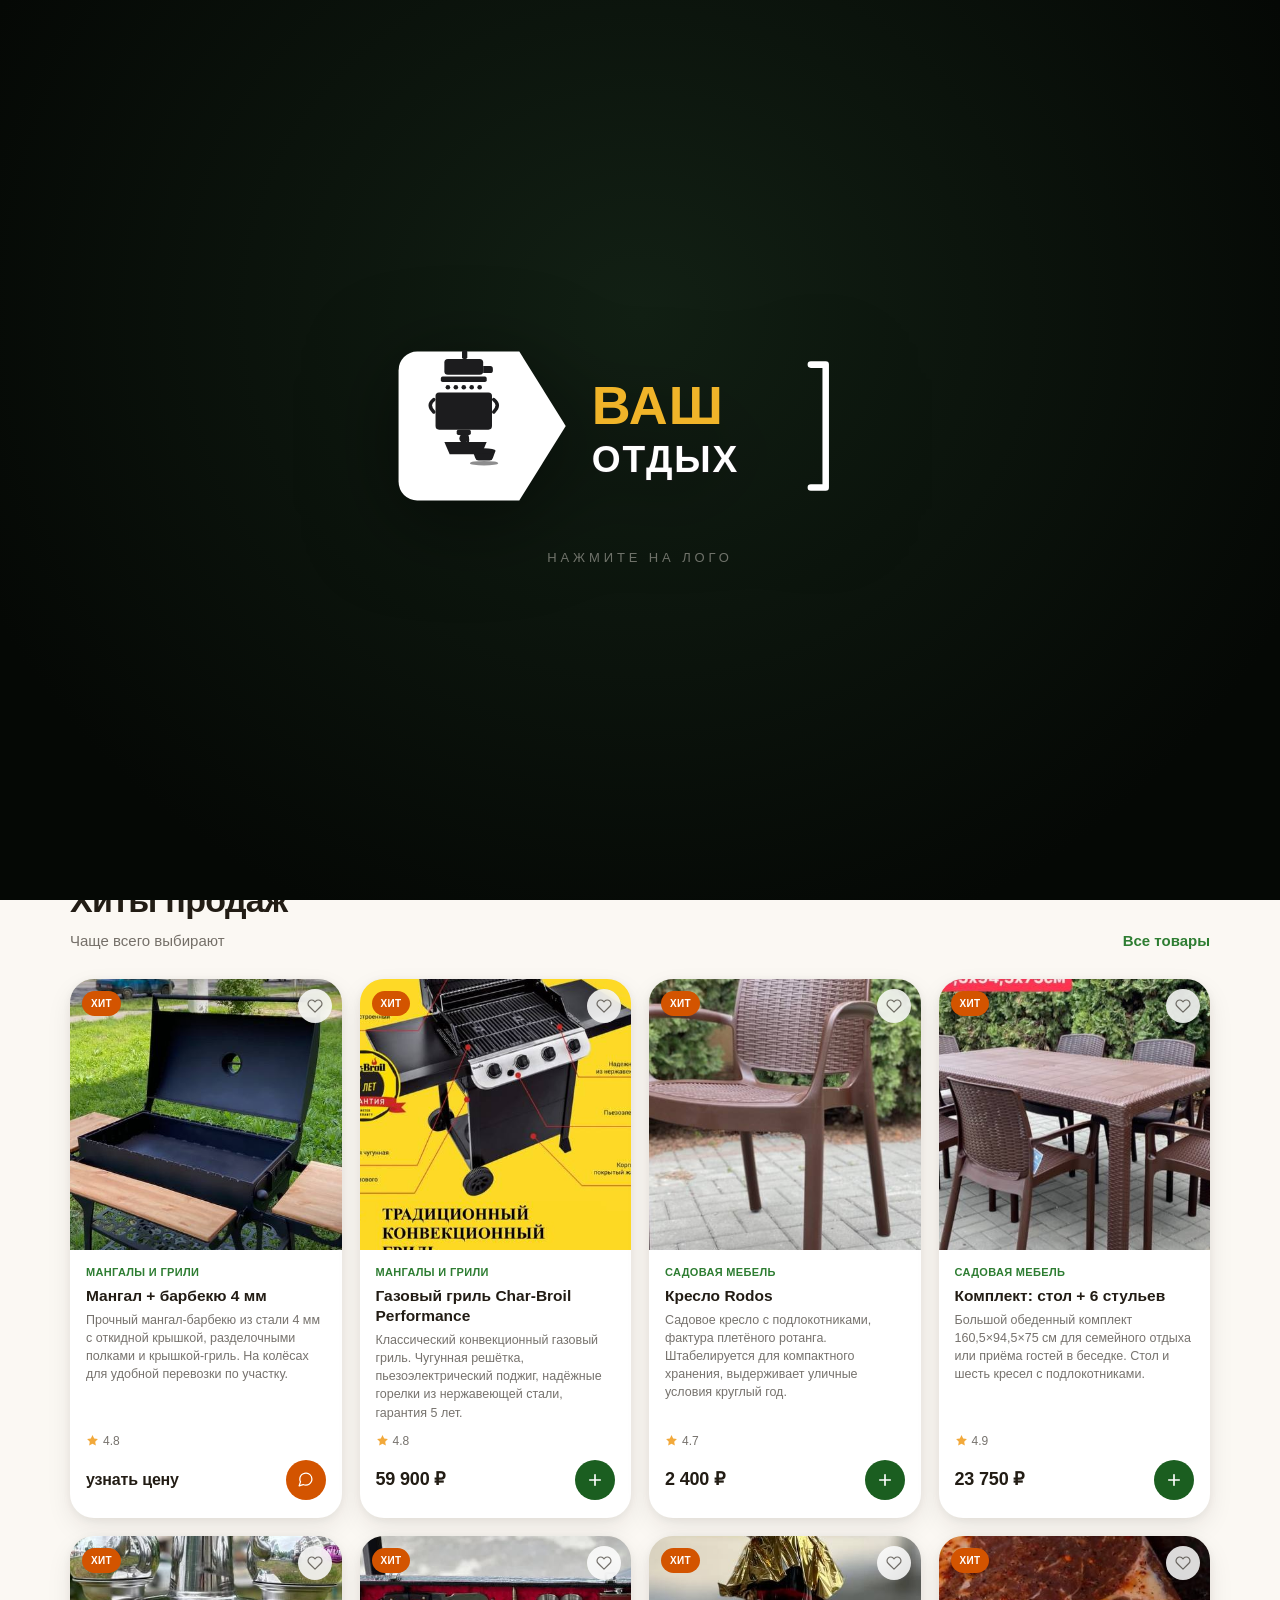
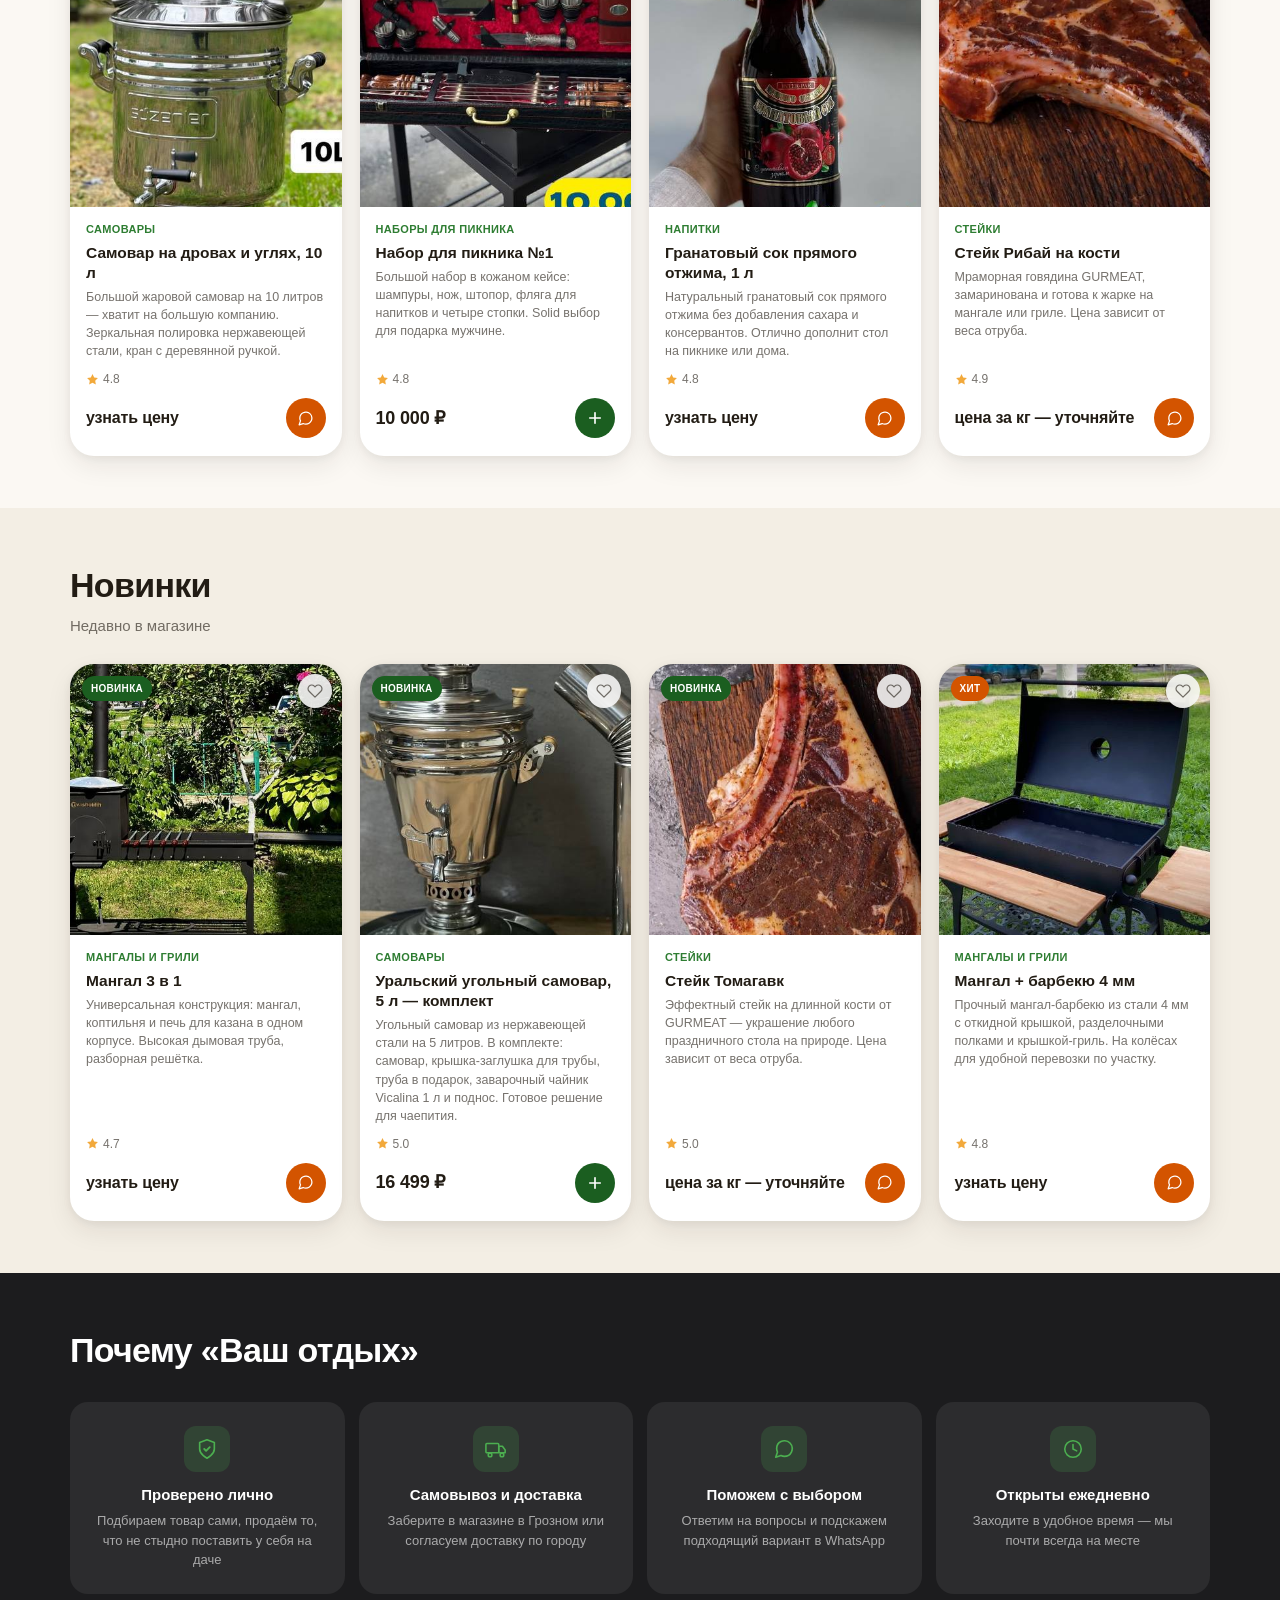
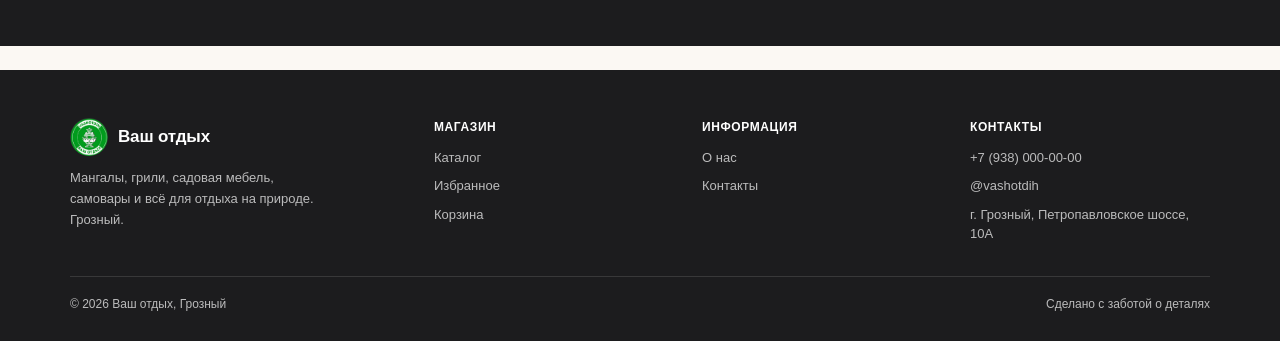
==== index.html @ f887f45c "Первая версия сайта Ваш отдых" ====
<!DOCTYPE html>
<html lang="ru">
<head>
  <meta charset="UTF-8" />
  <meta name="viewport" content="width=device-width, initial-scale=1, viewport-fit=cover" />
  <title>Ваш отдых — мангалы, грили, самовары и всё для отдыха на природе | Грозный</title>
  <meta name="description" content="Магазин «Ваш отдых» в Грозном: мангалы и грили, садовая мебель, самовары, подарочные наборы для пикника, напитки и стейки." />
  <link rel="icon" href="images/logo-badge.jpg" type="image/jpeg" />
  <link rel="stylesheet" href="css/styles.css" />
</head>
<body>

  <!-- ===================== Заставка ===================== -->
  <div id="intro">
    <div class="intro-inner">
      <div class="intro-logo-wrap">
        <img src="assets/logo-hero.svg" class="intro-logo" id="introLogo" alt="Ваш отдых" />
      </div>
      <div class="intro-hint">Нажмите на лого</div>
    </div>
  </div>

  <!-- ===================== Навигация ===================== -->
  <header class="nav">
    <div class="nav-inner">
      <a href="#home" class="brand" data-nav="home">
        <img src="images/logo-badge.jpg" alt="Ваш отдых" />
        <span class="tx">Ваш отдых<span>Грозный</span></span>
      </a>

      <nav class="nav-links" id="navLinks">
        <a class="nav-link" href="#home"    data-nav="home">Главная</a>
        <a class="nav-link" href="#catalog" data-nav="catalog">Каталог</a>
        <a class="nav-link" href="#about"   data-nav="about">О нас</a>
      </nav>

      <div class="nav-tools">
        <button class="icon-btn" id="searchBtn" title="Поиск">
          <svg width="18" height="18" viewBox="0 0 24 24" xmlns="http://www.w3.org/2000/svg" aria-hidden="true">
            <circle cx="11" cy="11" r="7" fill="none" stroke="currentColor" stroke-width="1.8" stroke-linecap="round"/>
            <line x1="16.5" y1="16.5" x2="21.5" y2="21.5" stroke="currentColor" stroke-width="1.9" stroke-linecap="round"/>
          </svg>
        </button>
        <button class="icon-btn" id="favBtn" title="Избранное">
          <svg width="18" height="18" viewBox="0 0 24 24" xmlns="http://www.w3.org/2000/svg" aria-hidden="true">
            <path d="M20.84 4.61a5.5 5.5 0 0 0-7.78 0L12 5.67l-1.06-1.06a5.5 5.5 0 0 0-7.78 7.78l1.06 1.06L12 21.23l7.78-7.78 1.06-1.06a5.5 5.5 0 0 0 0-7.78z" fill="none" stroke="currentColor" stroke-width="1.8" stroke-linecap="round" stroke-linejoin="round"/>
          </svg>
          <span class="badge-count" id="favCount">0</span>
        </button>
        <button class="icon-btn" id="cartBtn" title="Корзина">
          <svg width="19" height="19" viewBox="0 0 24 24" xmlns="http://www.w3.org/2000/svg" aria-hidden="true">
            <path d="M6.5 22h11a2 2 0 0 0 2-1.86l.82-9.14A1 1 0 0 0 19.34 10H4.66a1 1 0 0 0-1 1l.82 9.14A2 2 0 0 0 6.5 22Z" fill="none" stroke="currentColor" stroke-width="1.8" stroke-linecap="round" stroke-linejoin="round"/>
            <path d="M9 10V8a3 3 0 0 1 6 0v2" fill="none" stroke="currentColor" stroke-width="1.8" stroke-linecap="round" stroke-linejoin="round"/>
          </svg>
          <span class="badge-count" id="cartCount">0</span>
        </button>
        <button class="icon-btn burger" id="burgerBtn" aria-label="Меню">
          <svg width="20" height="20" viewBox="0 0 24 24" xmlns="http://www.w3.org/2000/svg" aria-hidden="true">
            <line x1="4" y1="7"  x2="20" y2="7"  stroke="currentColor" stroke-width="1.8" stroke-linecap="round"/>
            <line x1="4" y1="12" x2="20" y2="12" stroke="currentColor" stroke-width="1.8" stroke-linecap="round"/>
            <line x1="4" y1="17" x2="20" y2="17" stroke="currentColor" stroke-width="1.8" stroke-linecap="round"/>
          </svg>
        </button>
      </div>
    </div>
  </header>

  <!-- ===================== Мобильное меню ===================== -->
  <div class="mmenu" id="mmenu">
    <button class="mmenu-close" id="mmenuClose">
      <svg width="16" height="16" viewBox="0 0 24 24" xmlns="http://www.w3.org/2000/svg" aria-hidden="true">
        <line x1="18" y1="6" x2="6" y2="18" stroke="currentColor" stroke-width="2" stroke-linecap="round"/>
        <line x1="6" y1="6" x2="18" y2="18" stroke="currentColor" stroke-width="2" stroke-linecap="round"/>
      </svg>
    </button>
    <a href="#home"    data-nav="home">Главная</a>
    <a href="#catalog" data-nav="catalog">Каталог</a>
    <a href="#about"   data-nav="about">О нас</a>
    <a href="#fav"     data-nav="fav">Избранное</a>
    <a href="#cart"    data-nav="cart">Корзина</a>
  </div>

  <!-- ===================== Поиск ===================== -->
  <div class="search-overlay" id="searchOverlay">
    <button class="search-close" id="searchClose">
      <svg width="14" height="14" viewBox="0 0 24 24" xmlns="http://www.w3.org/2000/svg" aria-hidden="true">
        <line x1="18" y1="6" x2="6" y2="18" stroke="currentColor" stroke-width="2.2" stroke-linecap="round"/>
        <line x1="6" y1="6" x2="18" y2="18" stroke="currentColor" stroke-width="2.2" stroke-linecap="round"/>
      </svg>
    </button>
    <div class="search-box">
      <div class="search-field">
        <span class="s-ic">
          <svg width="20" height="20" viewBox="0 0 24 24" xmlns="http://www.w3.org/2000/svg" aria-hidden="true">
            <circle cx="11" cy="11" r="7" fill="none" stroke="currentColor" stroke-width="1.8" stroke-linecap="round"/>
            <line x1="16.5" y1="16.5" x2="21.5" y2="21.5" stroke="currentColor" stroke-width="1.9" stroke-linecap="round"/>
          </svg>
        </span>
        <input type="text" class="search-input" id="searchInput" placeholder="Поиск товаров…" />
      </div>
      <div class="search-results" id="searchResults"></div>
    </div>
  </div>

  <!-- ===================== Приложение ===================== -->
  <main id="app">

    <!-- Главная -->
    <section class="view active" id="view-home">
      <div class="hero">
        <div class="container hero-grid">
          <div>
            <h1>Всё для настоящего <span class="accent">отдыха на природе</span></h1>
            <p>Мангалы и грили, садовая мебель, самовары, подарочные наборы для пикника, напитки и стейки — в одном магазине в Грозном.</p>
            <div class="hero-actions">
              <a href="#catalog" class="btn lg">Смотреть каталог</a>
              <a href="#about" class="btn outline lg">О магазине</a>
            </div>
            <div class="hero-tags">
              <span class="hero-tag" id="tagAddr"></span>
              <span class="hero-tag" id="tagHours"></span>
            </div>
          </div>
          <div class="hero-media">
            <img src="images/grill-mangal-roof.jpg" alt="Мангал" style="object-position:center 48%" />
          </div>
        </div>
      </div>

      <section class="section alt">
        <div class="container">
          <div class="section-head"><div><h2>Категории</h2></div></div>
          <div class="cat-strip" id="catStrip"></div>
        </div>
      </section>

      <section class="section">
        <div class="container">
          <div class="section-head">
            <div><h2>Хиты продаж</h2><div class="sub">Чаще всего выбирают</div></div>
            <a href="#catalog" class="link-arrow">Все товары</a>
          </div>
          <div class="grid" id="gridHits"></div>
        </div>
      </section>

      <section class="section alt">
        <div class="container">
          <div class="section-head"><div><h2>Новинки</h2><div class="sub">Недавно в магазине</div></div></div>
          <div class="grid" id="gridNew"></div>
        </div>
      </section>

      <section class="section dark">
        <div class="container">
          <div class="section-head"><div><h2 style="color:#fff">Почему «Ваш отдых»</h2></div></div>
          <div class="benefits">
            <div class="benefit"><div class="ic" id="benIco1"></div><h4>Проверено лично</h4><p>Подбираем товар сами, продаём то, что не стыдно поставить у себя на даче</p></div>
            <div class="benefit"><div class="ic" id="benIco2"></div><h4>Самовывоз и доставка</h4><p>Заберите в магазине в Грозном или согласуем доставку по городу</p></div>
            <div class="benefit"><div class="ic" id="benIco3"></div><h4>Поможем с выбором</h4><p>Ответим на вопросы и подскажем подходящий вариант в WhatsApp</p></div>
            <div class="benefit"><div class="ic" id="benIco4"></div><h4>Открыты ежедневно</h4><p>Заходите в удобное время — мы почти всегда на месте</p></div>
          </div>
        </div>
      </section>
    </section>

    <!-- Каталог -->
    <section class="view" id="view-catalog">
      <div class="container section">
        <div class="section-head">
          <div><h2>Каталог</h2><div class="sub" id="catalogCount"></div></div>
        </div>
        <div class="catalog-bar">
          <div class="filter-pills" id="filterPills"></div>
          <select class="select" id="sortSelect">
            <option value="popular">Популярные</option>
            <option value="cheap">Сначала дешёвые</option>
            <option value="expensive">Сначала дорогие</option>
            <option value="rating">По рейтингу</option>
          </select>
        </div>
        <div class="grid" id="gridCatalog"></div>
      </div>
    </section>

    <!-- Страница товара -->
    <section class="view" id="view-product">
      <div class="container">
        <div class="pd" id="pdContent"></div>
        <section class="section">
          <div class="section-head"><div><h2>Похожие товары</h2></div></div>
          <div class="grid" id="gridRelated"></div>
        </section>
      </div>
    </section>

    <!-- Избранное -->
    <section class="view" id="view-fav">
      <div class="container section">
        <div class="section-head"><div><h2>Избранное</h2></div></div>
        <div id="favBody"></div>
      </div>
    </section>

    <!-- Корзина -->
    <section class="view" id="view-cart">
      <div class="container section">
        <div class="section-head"><div><h2>Корзина</h2></div></div>
        <div id="cartBody"></div>
      </div>
    </section>

    <!-- О нас -->
    <section class="view" id="view-about">
      <div class="container section">
        <div class="section-head"><div><h2>О магазине</h2></div></div>
        <div class="about-wrap">
          <div class="about-text">
            <p><strong>«Ваш отдых»</strong> — это магазин для тех, кто ценит хороший отдых на природе и душевные посиделки с близкими. Мы находимся в Грозном и уже не первый год помогаем землякам собирать стол во дворе, на даче и в беседке — с мангалом, самоваром и всем, что нужно для настоящего застолья.</p>
            <p>Мы тщательно выбираем то, что продаём: грили и мангалы, которые служат годами, садовую мебель, которая не боится солнца и дождя, самовары — от классических дровяных до больших турецких на несколько чайников, фирменные подарочные наборы для пикника и стейки из мраморной говядины, которые останется только положить на решётку.</p>
            <h3>Почему выбирают нас</h3>
            <p>Каждую позицию в каталоге мы проверяем лично — большая часть товаров уже не раз опробована нами и нашими клиентами на собственном опыте. Если сомневаетесь с выбором — позвоните или напишите в WhatsApp, подскажем, что лучше подойдёт именно для вашего случая.</p>
            <p>Магазин работает офлайн — все товары можно посмотреть и забрать лично, а по городу мы готовы согласовать доставку.</p>
          </div>
          <div class="contact-card">
            <div id="aboutContacts"></div>
          </div>
        </div>
      </div>
    </section>

  </main>

  <!-- ===================== Футер ===================== -->
  <footer class="footer">
    <div class="container">
      <div class="footer-cols">
        <div>
          <div class="brand" style="margin-bottom:0">
            <img src="images/logo-badge.jpg" alt="Ваш отдых" />
            <span class="tx">Ваш отдых</span>
          </div>
          <p class="brand-desc">Мангалы, грили, садовая мебель, самовары и всё для отдыха на природе. Грозный.</p>
        </div>
        <div>
          <h5>Магазин</h5>
          <ul>
            <li><a href="#catalog">Каталог</a></li>
            <li><a href="#fav">Избранное</a></li>
            <li><a href="#cart">Корзина</a></li>
          </ul>
        </div>
        <div>
          <h5>Информация</h5>
          <ul>
            <li><a href="#about">О нас</a></li>
            <li><a href="#about">Контакты</a></li>
          </ul>
        </div>
        <div>
          <h5>Контакты</h5>
          <ul id="footContacts"></ul>
        </div>
      </div>
      <div class="footer-bottom">
        <span>© 2026 Ваш отдых, Грозный</span>
        <span>Сделано с заботой о деталях</span>
      </div>
    </div>
  </footer>

  <div class="toast-wrap" id="toastWrap"></div>

  <script src="js/products.js"></script>
  <script src="js/icons.js"></script>
  <script src="js/app.js"></script>
  <script>
    // Заполняем теги в hero и футере данными из SHOP (после загрузки app.js)
    document.addEventListener("DOMContentLoaded", () => {
      const addr = document.getElementById("tagAddr");
      const hrs  = document.getElementById("tagHours");
      if (addr) addr.innerHTML = icon("map-pin", 14) + " г. Грозный, Петропавловское шоссе, 10А";
      if (hrs)  hrs.innerHTML  = icon("clock", 14) + " Ежедневно, 9:00–20:00";
      const fc = document.getElementById("footContacts");
      if (fc) fc.innerHTML = `
        <li><a href="tel:+79380000000">+7 (938) 000-00-00</a></li>
        <li><a href="https://instagram.com/vashotdih" target="_blank" rel="noopener">@vashotdih</a></li>
        <li>г. Грозный, Петропавловское шоссе, 10А</li>`;
    });
  </script>
</body>
</html>
---- css/styles.css ----
/* ==========================================================================
   Ваш отдых — стили
   Тема: отдых на природе. Лесная зелень + уголь + тёплый янтарь.
   ========================================================================== */

:root {
  --green:        #1B5E20;
  --green-2:      #2E7D32;
  --green-light:  #4CAF50;
  --green-pale:   #E8F3E8;

  --ember:        #E07A2C;
  --ember-2:      #D35400;
  --ember-pale:   #FBE9DC;

  --charcoal:     #1C1C1E;
  --charcoal-2:   #2C2C2E;

  --bg:           #FBF8F3;
  --bg-2:         #F3EEE4;
  --bg-3:         #E9E2D3;

  --label:        #221C14;
  --label-2:      rgba(34,28,20,.62);
  --label-3:      rgba(34,28,20,.34);

  --sep:          rgba(34,28,20,.1);
  --sep-strong:   rgba(34,28,20,.18);

  --shadow-card:  0 2px 8px rgba(34,28,20,.06), 0 10px 26px rgba(34,28,20,.08);
  --shadow-float: 0 6px 18px rgba(34,28,20,.1), 0 22px 50px rgba(34,28,20,.16);

  --r-sm: 8px; --r-md: 12px; --r-lg: 18px; --r-xl: 24px; --r-full: 9999px;

  --spring: cubic-bezier(0.34, 1.56, 0.64, 1);
  --ease:   cubic-bezier(0.4, 0.0, 0.2, 1);

  --nav-h: 60px;
  --maxw:  1180px;
}

*, *::before, *::after { box-sizing: border-box; margin: 0; padding: 0; }
html { scroll-behavior: smooth; }
body {
  font-family: -apple-system, "Segoe UI", "Helvetica Neue", Arial, sans-serif;
  color: var(--label);
  background: var(--bg);
  line-height: 1.5;
  -webkit-font-smoothing: antialiased;
}
a { color: inherit; text-decoration: none; }
button { font-family: inherit; cursor: pointer; border: none; background: none; }
img { max-width: 100%; display: block; }
.container { max-width: var(--maxw); margin: 0 auto; padding: 0 20px; }

/* ======================== Заставка ======================== */

#intro {
  position: fixed; inset: 0; z-index: 1000;
  display: grid; place-items: center;
  background: radial-gradient(ellipse at 50% 35%, #122014 0%, #050805 80%);
  transition: opacity .9s var(--ease), visibility .9s var(--ease);
  overflow: hidden; cursor: pointer;
}
#intro.hidden { opacity: 0; visibility: hidden; pointer-events: none; }

.intro-inner { text-align: center; position: relative; padding: 0 24px; }

.intro-logo-wrap {
  position: relative;
  display: inline-block;
  opacity: 0; transform: scale(.7);
  animation: logoIn 1s var(--spring) .1s forwards;
}
.intro-logo {
  width: clamp(260px, 56vw, 520px);
  height: auto;
  display: block;
  filter: drop-shadow(0 18px 44px rgba(0,0,0,.5));
  animation: emberGlow 2.8s ease-in-out infinite;
}
@keyframes logoIn { to { opacity: 1; transform: scale(1); } }
@keyframes emberGlow {
  0%,100% { filter: drop-shadow(0 18px 44px rgba(0,0,0,.5)) drop-shadow(0 0 0 rgba(224,122,44,0)); }
  50%     { filter: drop-shadow(0 18px 44px rgba(0,0,0,.5)) drop-shadow(0 0 38px rgba(224,122,44,.55)); }
}

.intro-hint {
  margin-top: 22px;
  font-size: 13px; letter-spacing: .3em; text-transform: uppercase;
  color: #9a9a92;
  opacity: 0; animation: fadeSlide .8s var(--ease) 1.4s forwards;
}
@keyframes fadeSlide { from { opacity: 0; transform: translateY(10px); } to { opacity: .7; transform: translateY(0); } }

/* Кольца "вау"-вспышки при клике */
.shock-ring {
  position: absolute; left: 50%; top: 50%;
  width: 40px; height: 40px;
  border-radius: 50%;
  border: 3px solid var(--ember);
  transform: translate(-50%,-50%) scale(0);
  opacity: 0;
  pointer-events: none;
}
.shock-ring.go {
  animation: ringOut 1s var(--ease) forwards;
}
@keyframes ringOut {
  0%   { transform: translate(-50%,-50%) scale(0); opacity: .9; }
  100% { transform: translate(-50%,-50%) scale(14); opacity: 0; }
}
.ember-spark {
  position: absolute; left: 50%; top: 50%;
  width: 6px; height: 6px; border-radius: 50%;
  background: var(--ember);
  pointer-events: none;
  box-shadow: 0 0 8px 2px rgba(224,122,44,.7);
}
.ember-spark.go { animation: sparkFly .9s var(--ease) forwards; }
@keyframes sparkFly {
  0%   { opacity: 1; transform: translate(-50%,-50%) scale(1); }
  100% { opacity: 0; transform: translate(calc(-50% + var(--dx)), calc(-50% + var(--dy))) scale(.3); }
}
.flash {
  position: absolute; inset: 0; background: #fff;
  opacity: 0; pointer-events: none;
}
.flash.go { animation: flashPulse .5s ease-out forwards; }
@keyframes flashPulse { 0% { opacity: 0; } 15% { opacity: .55; } 100% { opacity: 0; } }

/* ======================== Навигация ======================== */

.nav {
  position: sticky; top: 0; z-index: 100;
  height: var(--nav-h);
  background: rgba(251,248,243,.86);
  backdrop-filter: saturate(160%) blur(20px);
  -webkit-backdrop-filter: saturate(160%) blur(20px);
  border-bottom: 1px solid var(--sep-strong);
}
.nav-inner {
  max-width: var(--maxw); margin: 0 auto; height: 100%;
  padding: 0 20px;
  display: flex; align-items: center; gap: 4px;
}
.brand { display: flex; align-items: center; gap: 10px; margin-right: 8px; flex-shrink: 0; }
.brand img { width: 38px; height: 38px; border-radius: var(--r-full); object-fit: cover; }
.brand .tx { font-weight: 800; font-size: 17px; letter-spacing: -.01em; line-height: 1.1; }
.brand .tx span { display: block; font-size: 10px; font-weight: 600; letter-spacing: .12em; color: var(--ember-2); text-transform: uppercase; }

.nav-links { display: flex; align-items: center; gap: 1px; flex: 1; overflow: hidden; }
.nav-link {
  font-size: 14px; font-weight: 500; color: var(--label); opacity: .7;
  padding: 8px 13px; border-radius: var(--r-full); white-space: nowrap;
  transition: opacity .2s, background .2s;
}
.nav-link:hover { opacity: 1; background: var(--bg-3); }
.nav-link.active { opacity: 1; font-weight: 700; color: var(--green); background: var(--green-pale); }

.nav-tools { display: flex; align-items: center; gap: 4px; }
.icon-btn {
  width: 38px; height: 38px; border-radius: var(--r-full);
  display: flex; align-items: center; justify-content: center;
  color: var(--label); position: relative;
  transition: background .18s, transform .12s var(--spring);
}
.icon-btn:hover { background: var(--bg-3); }
.icon-btn:active { transform: scale(.88); }
.badge-count {
  position: absolute; top: -2px; right: -2px;
  min-width: 18px; height: 18px; padding: 0 4px;
  background: var(--ember-2); color: #fff;
  font-size: 11px; font-weight: 700; border-radius: var(--r-full);
  display: grid; place-items: center; border: 2px solid var(--bg);
  transform: scale(0); transition: transform .28s var(--spring);
}
.badge-count.show { transform: scale(1); }
.burger { display: none; }

/* ======================== Кнопки ======================== */

.btn {
  display: inline-flex; align-items: center; justify-content: center; gap: 8px;
  font-size: 15px; font-weight: 600;
  padding: 12px 22px; border-radius: var(--r-md);
  background: var(--green); color: #fff;
  transition: background .2s, transform .12s var(--spring), box-shadow .2s;
}
.btn:hover { background: var(--green-2); box-shadow: 0 6px 18px rgba(27,94,32,.28); }
.btn:active { transform: scale(.97); }
.btn.ember { background: var(--ember-2); }
.btn.ember:hover { background: #b8480a; box-shadow: 0 6px 18px rgba(211,84,0,.3); }
.btn.ghost { background: var(--green-pale); color: var(--green); }
.btn.ghost:hover { background: #d9ecd9; box-shadow: none; }
.btn.outline { background: transparent; color: var(--label); border: 1.5px solid var(--sep-strong); }
.btn.outline:hover { background: var(--bg-3); }
.btn.block { width: 100%; }
.btn.lg { font-size: 16px; padding: 14px 28px; }
.btn[disabled] { opacity: .45; pointer-events: none; }

.link-arrow { display: inline-flex; align-items: center; gap: 4px; color: var(--green-2); font-size: 15px; font-weight: 600; }
.link-arrow:hover { text-decoration: underline; }

/* ======================== Hero ======================== */

.hero {
  position: relative;
  padding: 56px 0 48px;
  background: linear-gradient(180deg, var(--bg) 0%, var(--bg-2) 100%);
  overflow: hidden;
}
.hero-grid { display: grid; grid-template-columns: 1.1fr .9fr; gap: 40px; align-items: center; }
.hero h1 { font-size: clamp(32px, 5vw, 52px); font-weight: 800; letter-spacing: -.02em; line-height: 1.08; }
.hero .accent { color: var(--ember-2); }
.hero p { margin: 16px 0 26px; font-size: 17px; color: var(--label-2); max-width: 460px; }
.hero-actions { display: flex; gap: 12px; flex-wrap: wrap; }
.hero-tags { display: flex; gap: 8px; flex-wrap: wrap; margin-top: 24px; }
.hero-tag {
  display: inline-flex; align-items: center; gap: 6px;
  font-size: 12.5px; font-weight: 600; color: var(--label-2);
  background: #fff; border: 1px solid var(--sep); padding: 6px 12px; border-radius: var(--r-full);
}
.hero-tag svg { color: var(--green-2); }
.hero-media {
  border-radius: var(--r-xl);
  overflow: hidden;
  aspect-ratio: 4/3;
  box-shadow: var(--shadow-float);
}
.hero-media img { width: 100%; height: 100%; object-fit: cover; }

/* ======================== Секции ======================== */

.section { padding: 52px 0; }
.section.alt { background: var(--bg-2); }
.section.dark { background: var(--charcoal); color: #fff; }
.section-head { display: flex; align-items: flex-end; justify-content: space-between; margin-bottom: 26px; gap: 12px; }
.section-head h2 { font-size: clamp(22px, 3.4vw, 34px); font-weight: 800; letter-spacing: -.02em; }
.section-head .sub { font-size: 15px; color: var(--label-2); margin-top: 4px; }
.section.dark .section-head .sub { color: rgba(255,255,255,.6); }

/* ======================== Категории ======================== */

.cat-strip { display: flex; gap: 10px; overflow-x: auto; padding-bottom: 6px; scrollbar-width: none; }
.cat-strip::-webkit-scrollbar { display: none; }
.cat-tile {
  flex: 0 0 auto; min-width: 124px;
  background: #fff; border-radius: var(--r-lg);
  padding: 18px 14px; text-align: center;
  border: 1px solid var(--sep);
  transition: transform .25s var(--spring), box-shadow .25s, border-color .2s;
  cursor: pointer;
}
.cat-tile:hover { transform: translateY(-5px); box-shadow: var(--shadow-card); border-color: transparent; }
.cat-tile .ic {
  width: 40px; height: 40px; margin: 0 auto; border-radius: var(--r-full);
  background: var(--green-pale); color: var(--green);
  display: flex; align-items: center; justify-content: center;
}
.cat-tile .nm { margin-top: 9px; font-size: 12.5px; font-weight: 700; }

/* ======================== Карточки товаров ======================== */

.grid { display: grid; grid-template-columns: repeat(auto-fill, minmax(244px, 1fr)); gap: 18px; }

.card {
  background: #fff; border-radius: var(--r-xl); overflow: hidden;
  display: flex; flex-direction: column;
  box-shadow: var(--shadow-card);
  transition: transform .3s var(--spring), box-shadow .3s;
  position: relative;
}
.card:hover { transform: translateY(-6px); box-shadow: var(--shadow-float); }

.card-media {
  position: relative; aspect-ratio: 1/1; overflow: hidden; cursor: pointer;
  background: var(--bg-3);
}
.card-media img {
  width: 100%; height: 100%; object-fit: cover;
  transform: scale(1.42);
  transition: transform .4s var(--spring);
}
.card:hover .card-media img { transform: scale(1.52); }

.card-badges { position: absolute; top: 12px; left: 12px; display: flex; gap: 5px; flex-wrap: wrap; z-index: 2; }
.chip { font-size: 10px; font-weight: 800; letter-spacing: .03em; text-transform: uppercase; padding: 5px 9px; border-radius: var(--r-full); }
.chip.hit  { background: var(--ember-2); color: #fff; }
.chip.new  { background: var(--green); color: #fff; }
.chip.sale { background: #fff; color: var(--ember-2); border: 1.5px solid var(--ember-2); }

.fav-btn {
  position: absolute; top: 10px; right: 10px; z-index: 2;
  width: 34px; height: 34px; border-radius: var(--r-full);
  background: rgba(255,255,255,.85); backdrop-filter: blur(8px);
  display: flex; align-items: center; justify-content: center;
  color: var(--label-2);
  transition: color .2s, background .2s, transform .15s var(--spring);
}
.fav-btn:hover { background: #fff; transform: scale(1.1); }
.fav-btn.on { color: var(--ember-2); }

.card-body { padding: 14px 16px 18px; display: flex; flex-direction: column; flex: 1; }
.card-cat { font-size: 11px; font-weight: 700; color: var(--green-2); text-transform: uppercase; letter-spacing: .03em; }
.card-title { font-size: 15.5px; font-weight: 700; margin: 5px 0 5px; cursor: pointer; line-height: 1.3; }
.card-title:hover { color: var(--green-2); }
.card-desc { font-size: 12.5px; color: var(--label-2); flex: 1; margin-bottom: 10px; line-height: 1.45; }
.card-rating { display: flex; align-items: center; gap: 4px; font-size: 12px; color: var(--label-2); margin-bottom: 10px; }
.card-rating svg { color: #F2A93B; }

.card-foot { display: flex; align-items: center; justify-content: space-between; gap: 8px; }
.price { display: flex; flex-direction: column; gap: 1px; }
.price .now { font-size: 18px; font-weight: 800; letter-spacing: -.01em; }
.price .note { font-size: 11.5px; color: var(--label-3); font-weight: 600; }

.add-btn {
  width: 40px; height: 40px; border-radius: var(--r-full);
  background: var(--green); color: #fff;
  display: flex; align-items: center; justify-content: center; flex-shrink: 0;
  transition: background .2s, transform .12s var(--spring), box-shadow .2s;
}
.add-btn:hover { background: var(--green-2); box-shadow: 0 4px 14px rgba(27,94,32,.3); }
.add-btn:active { transform: scale(.86); }
.add-btn.ask { background: var(--ember-2); }
.add-btn.ask:hover { background: #b8480a; box-shadow: 0 4px 14px rgba(211,84,0,.3); }

/* ======================== Каталог — фильтры ======================== */

.catalog-bar { display: flex; gap: 10px; align-items: center; flex-wrap: wrap; margin-bottom: 24px; }
.filter-pills { display: flex; gap: 7px; flex-wrap: wrap; flex: 1; }
.pill {
  font-size: 13px; font-weight: 600; padding: 8px 15px; border-radius: var(--r-full);
  background: #fff; color: var(--label); border: 1px solid var(--sep);
  transition: background .18s, border-color .18s, color .18s, transform .12s var(--spring);
}
.pill:hover { background: var(--bg-3); }
.pill.active { background: var(--green); color: #fff; border-color: transparent; }

.select {
  font-size: 13px; font-weight: 600; padding: 9px 14px; border-radius: var(--r-full);
  border: 1px solid var(--sep-strong); background: #fff; color: var(--label);
  appearance: none;
  background-image: url("data:image/svg+xml,%3Csvg width='12' height='8' viewBox='0 0 12 8' xmlns='http://www.w3.org/2000/svg'%3E%3Cpath d='M1 1l5 5 5-5' stroke='%23998' stroke-width='1.5' fill='none' stroke-linecap='round'/%3E%3C/svg%3E");
  background-repeat: no-repeat; background-position: right 12px center; padding-right: 32px;
}

/* ======================== Поиск ======================== */

.search-overlay {
  position: fixed; inset: 0; z-index: 200;
  background: rgba(251,248,243,.97);
  backdrop-filter: blur(24px);
  padding: 76px 20px;
  opacity: 0; visibility: hidden;
  transition: opacity .22s var(--ease), visibility .22s;
}
.search-overlay.open { opacity: 1; visibility: visible; }
.search-box { max-width: 680px; margin: 0 auto; }
.search-field { display: flex; align-items: center; gap: 10px; background: #fff; border-radius: var(--r-lg); padding: 11px 16px; box-shadow: var(--shadow-card); }
.search-field .s-ic { color: var(--label-2); flex-shrink: 0; }
.search-input { flex: 1; font-size: 19px; font-weight: 500; border: none; background: transparent; color: var(--label); outline: none; }
.search-input::placeholder { color: var(--label-3); }
.search-results { margin-top: 20px; display: grid; gap: 6px; max-height: 58vh; overflow: auto; }
.search-row { display: flex; align-items: center; gap: 14px; padding: 10px 12px; border-radius: var(--r-md); cursor: pointer; transition: background .15s; }
.search-row:hover { background: #fff; }
.search-row .thumb { width: 48px; height: 48px; border-radius: var(--r-sm); overflow: hidden; flex-shrink: 0; background: var(--bg-3); }
.search-row .thumb img { width: 100%; height: 100%; object-fit: cover; transform: scale(1.4); }
.search-row .nm { font-weight: 700; font-size: 14.5px; }
.search-row .cat { font-size: 12px; color: var(--label-2); margin-top: 1px; }
.search-row .pr { margin-left: auto; font-weight: 800; white-space: nowrap; font-size: 13.5px; }
.search-close {
  position: absolute; top: 20px; right: 22px; width: 34px; height: 34px; border-radius: var(--r-full);
  background: var(--bg-3); display: flex; align-items: center; justify-content: center; color: var(--label-2);
}

/* ======================== Корзина / заявка ======================== */

.cart-wrap { display: grid; grid-template-columns: 1fr 360px; gap: 24px; align-items: start; }
.cart-item { display: grid; grid-template-columns: 78px 1fr auto; gap: 14px; align-items: center; padding: 16px 0; border-bottom: 1px solid var(--sep); }
.cart-item .thumb { width: 78px; height: 78px; border-radius: var(--r-md); overflow: hidden; flex-shrink: 0; background: var(--bg-3); }
.cart-item .thumb img { width: 100%; height: 100%; object-fit: cover; transform: scale(1.4); }
.cart-item .meta .t { font-weight: 700; font-size: 14.5px; cursor: pointer; }
.cart-item .meta .t:hover { color: var(--green-2); }
.cart-item .meta .c { font-size: 12px; color: var(--label-2); margin-top: 2px; }
.qty { display: inline-flex; align-items: center; background: var(--bg-2); border-radius: var(--r-full); margin-top: 8px; overflow: hidden; }
.qty button { width: 30px; height: 30px; color: var(--green-2); display: flex; align-items: center; justify-content: center; transition: background .15s; }
.qty button:hover { background: var(--bg-3); }
.qty span { min-width: 28px; text-align: center; font-size: 14px; font-weight: 700; }
.cart-item .right { text-align: right; }
.cart-item .right .sum { font-weight: 800; font-size: 15.5px; }
.cart-item .right .rm { font-size: 11px; color: var(--label-3); margin-top: 6px; cursor: pointer; display: inline-flex; align-items: center; gap: 3px; transition: color .15s; }
.cart-item .right .rm:hover { color: var(--ember-2); }

.summary { background: #fff; border-radius: var(--r-xl); padding: 22px; box-shadow: var(--shadow-card); position: sticky; top: 78px; }
.summary h3 { font-size: 19px; font-weight: 800; margin-bottom: 14px; }
.summary .row { display: flex; justify-content: space-between; padding: 8px 0; font-size: 14.5px; color: var(--label-2); border-bottom: 1px solid var(--sep); }
.summary .row.total { font-size: 18px; font-weight: 800; color: var(--label); border-top: 1px solid var(--sep-strong); margin-top: 6px; padding-top: 14px; border-bottom: none; }

.order-form { display: grid; gap: 10px; margin-top: 14px; }
.order-form input, .order-form textarea {
  width: 100%; font-size: 14.5px; font-family: inherit; color: var(--label);
  border: 1px solid var(--sep-strong); border-radius: var(--r-md); padding: 11px 13px;
  background: var(--bg); transition: border-color .18s;
}
.order-form input:focus, .order-form textarea:focus { outline: none; border-color: var(--green-2); }
.order-form textarea { resize: vertical; min-height: 64px; }
.order-form label { font-size: 12.5px; font-weight: 700; color: var(--label-2); margin-bottom: -4px; }

/* ======================== Пустые состояния ======================== */

.empty { text-align: center; padding: 72px 20px; }
.empty .em { width: 68px; height: 68px; margin: 0 auto 18px; background: var(--bg-3); border-radius: var(--r-xl); display: flex; align-items: center; justify-content: center; color: var(--label-3); }
.empty h3 { font-size: 21px; font-weight: 800; margin-bottom: 8px; }
.empty p { color: var(--label-2); margin-bottom: 22px; }

/* ======================== Страница товара ======================== */

.pd { display: grid; grid-template-columns: 1fr 1fr; gap: 44px; align-items: start; padding-top: 30px; }
.pd-media { border-radius: var(--r-xl); overflow: hidden; aspect-ratio: 1/1; background: var(--bg-3); box-shadow: var(--shadow-card); }
.pd-media img { width: 100%; height: 100%; object-fit: cover; transform: scale(1.3); }
.pd-info .crumbs { font-size: 13px; color: var(--green-2); margin-bottom: 10px; display: flex; align-items: center; gap: 4px; font-weight: 600; }
.pd-info h1 { font-size: clamp(24px, 3.6vw, 36px); font-weight: 800; letter-spacing: -.02em; line-height: 1.15; }
.pd-info .lead { font-size: 16px; color: var(--label-2); margin: 14px 0 20px; line-height: 1.55; }
.pd-price { display: flex; align-items: baseline; gap: 10px; margin-bottom: 18px; }
.pd-price .now { font-size: 28px; font-weight: 800; letter-spacing: -.01em; }
.pd-price .note { font-size: 14px; color: var(--label-2); font-weight: 600; }
.pd-actions { display: flex; gap: 10px; margin-bottom: 26px; flex-wrap: wrap; }
.pd-feats { display: grid; gap: 9px; }
.pd-feat { display: flex; align-items: flex-start; gap: 10px; font-size: 14.5px; color: var(--label-2); }
.pd-feat .dot { color: var(--green); flex-shrink: 0; margin-top: 2px; }

/* ======================== Преимущества ======================== */

.benefits { display: grid; grid-template-columns: repeat(auto-fit, minmax(210px, 1fr)); gap: 14px; }
.benefit { background: #fff; border-radius: var(--r-lg); padding: 24px 20px; box-shadow: var(--shadow-card); text-align: center; }
.benefit .ic { width: 46px; height: 46px; border-radius: var(--r-md); background: var(--green-pale); color: var(--green); display: flex; align-items: center; justify-content: center; margin: 0 auto; }
.benefit h4 { font-size: 15px; font-weight: 800; margin: 12px 0 5px; }
.benefit p { font-size: 13px; color: var(--label-2); }

.section.dark .benefit { background: var(--charcoal-2); box-shadow: none; }
.section.dark .benefit h4 { color: #fff; }
.section.dark .benefit p { color: rgba(255,255,255,.6); }
.section.dark .benefit .ic { background: rgba(76,175,80,.18); color: var(--green-light); }

/* ======================== О нас / контакты ======================== */

.about-wrap { display: grid; grid-template-columns: 1.2fr .8fr; gap: 40px; align-items: start; }
.about-text p { font-size: 16px; color: var(--label-2); line-height: 1.7; margin-bottom: 16px; }
.about-text h3 { font-size: 20px; font-weight: 800; margin: 26px 0 10px; }

.contact-card { background: #fff; border-radius: var(--r-xl); padding: 24px; box-shadow: var(--shadow-card); }
.contact-row { display: flex; gap: 12px; align-items: flex-start; padding: 13px 0; border-bottom: 1px solid var(--sep); }
.contact-row:last-child { border-bottom: none; }
.contact-row .ic { width: 38px; height: 38px; border-radius: var(--r-md); background: var(--green-pale); color: var(--green); display: flex; align-items: center; justify-content: center; flex-shrink: 0; }
.contact-row .t { font-size: 11.5px; font-weight: 700; text-transform: uppercase; letter-spacing: .03em; color: var(--label-3); }
.contact-row .v { font-size: 15px; font-weight: 600; margin-top: 2px; }
.contact-row .v a:hover { color: var(--green-2); }

/* ======================== Промо-баннер скидок ======================== */

.deals-hero {
  background: linear-gradient(135deg, var(--ember-2) 0%, #F2A93B 100%);
  border-radius: var(--r-xl); padding: 36px 32px; color: #fff; margin-bottom: 28px;
  display: flex; align-items: center; justify-content: space-between; gap: 24px;
}
.deals-hero h2 { font-size: clamp(22px, 4vw, 34px); font-weight: 800; }
.deals-hero p { margin-top: 6px; opacity: .92; font-size: 15.5px; }
.deals-hero .d-ic { flex-shrink: 0; opacity: .9; }

/* ======================== Тосты ======================== */

.toast-wrap { position: fixed; bottom: 24px; left: 50%; transform: translateX(-50%); z-index: 300; display: flex; flex-direction: column; gap: 8px; align-items: center; }
.toast {
  background: var(--charcoal); color: #fff; padding: 12px 18px; border-radius: var(--r-full);
  font-size: 14px; font-weight: 600; box-shadow: 0 4px 20px rgba(0,0,0,.3);
  display: flex; align-items: center; gap: 8px; animation: toastIn .3s var(--spring); white-space: nowrap;
}
@keyframes toastIn { from { opacity: 0; transform: translateY(18px) scale(.9); } to { opacity: 1; transform: translateY(0) scale(1); } }
.toast .t-ic { color: var(--green-light); }

/* ======================== Scroll-reveal ======================== */

.reveal { opacity: 0; transform: translateY(22px); transition: opacity .55s var(--ease), transform .55s var(--ease); }
.reveal.in { opacity: 1; transform: none; }

/* ======================== Виды ======================== */

.view { display: none; }
.view.active { display: block; animation: viewIn .35s var(--ease); }
@keyframes viewIn { from { opacity: 0; transform: translateY(6px); } to { opacity: 1; transform: none; } }

/* ======================== Мобильное меню ======================== */

.mmenu {
  position: fixed; inset: 0; z-index: 150; background: rgba(251,248,243,.98);
  backdrop-filter: blur(22px); padding: 70px 24px 40px;
  transform: translateX(100%); transition: transform .3s var(--ease);
  display: flex; flex-direction: column; gap: 4px; overflow-y: auto;
}
.mmenu.open { transform: translateX(0); }
.mmenu a { font-size: 19px; font-weight: 700; padding: 14px 4px; border-bottom: 1px solid var(--sep); display: flex; align-items: center; gap: 10px; }
.mmenu-close { position: absolute; top: 18px; right: 20px; width: 34px; height: 34px; border-radius: var(--r-full); background: var(--bg-3); display: flex; align-items: center; justify-content: center; color: var(--label-2); }

/* ======================== Футер ======================== */

.footer { background: var(--charcoal); color: rgba(255,255,255,.7); padding: 48px 0 28px; font-size: 13px; margin-top: 24px; }
.footer-cols { display: grid; grid-template-columns: 1.4fr repeat(3, 1fr); gap: 28px; margin-bottom: 32px; }
.footer .brand { color: #fff; }
.footer h5 { font-size: 12px; font-weight: 700; color: #fff; text-transform: uppercase; letter-spacing: .05em; margin-bottom: 12px; }
.footer ul { list-style: none; display: grid; gap: 9px; }
.footer ul a:hover { color: var(--green-light); }
.footer .brand-desc { margin-top: 12px; font-size: 13px; max-width: 260px; line-height: 1.6; }
.footer-bottom { border-top: 1px solid rgba(255,255,255,.12); padding-top: 18px; display: flex; justify-content: space-between; flex-wrap: wrap; gap: 8px; font-size: 12px; }

/* ======================== Адаптив ======================== */

@media (max-width: 880px) {
  .nav-links { display: none; }
  .burger { display: flex; }
  .hero-grid { grid-template-columns: 1fr; }
  .hero-media { order: -1; aspect-ratio: 16/9; }
  .cart-wrap { grid-template-columns: 1fr; }
  .summary { position: static; }
  .pd { grid-template-columns: 1fr; }
  .about-wrap { grid-template-columns: 1fr; }
  .footer-cols { grid-template-columns: 1fr 1fr; }
  .deals-hero { flex-direction: column; text-align: center; }
}
@media (max-width: 520px) {
  .footer-cols { grid-template-columns: 1fr; }
  .grid { grid-template-columns: repeat(auto-fill, minmax(156px, 1fr)); gap: 12px; }
  .card-body { padding: 11px 12px 14px; }
  .hero { padding: 40px 0 32px; }
}
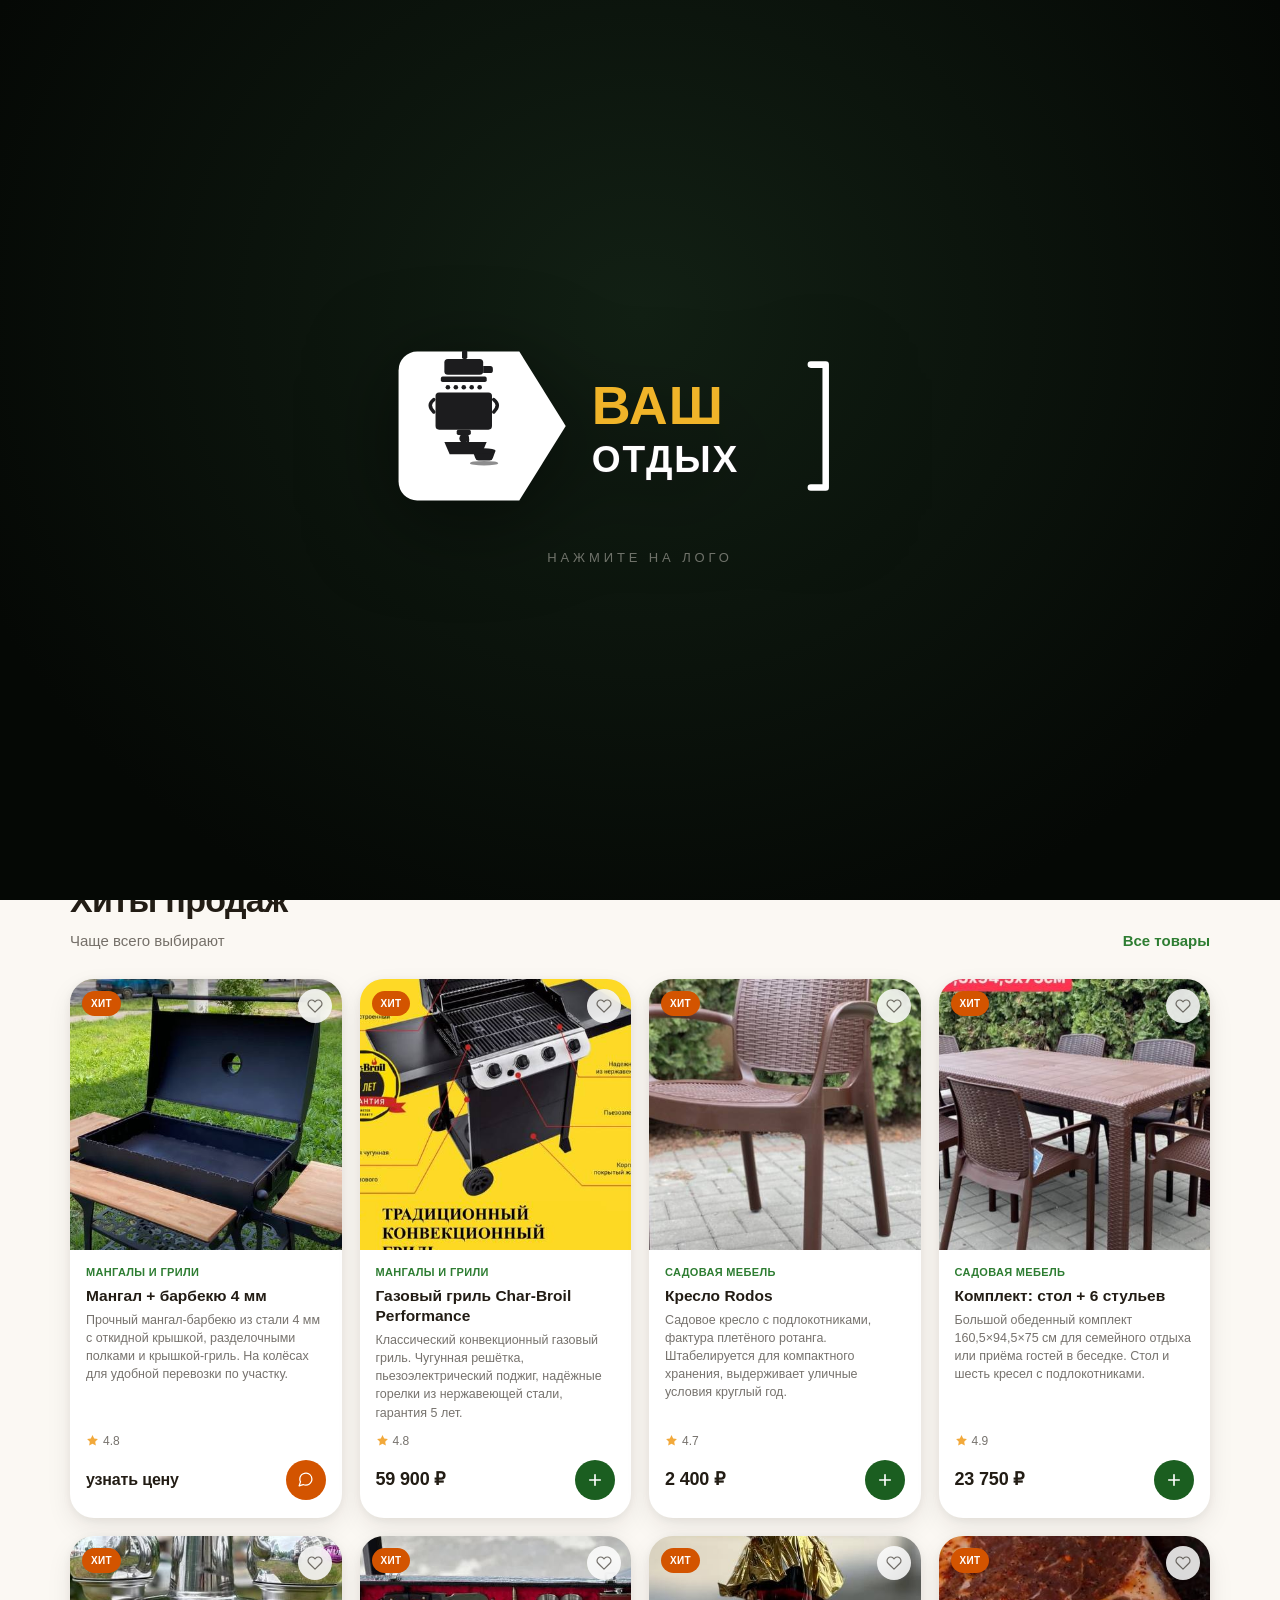
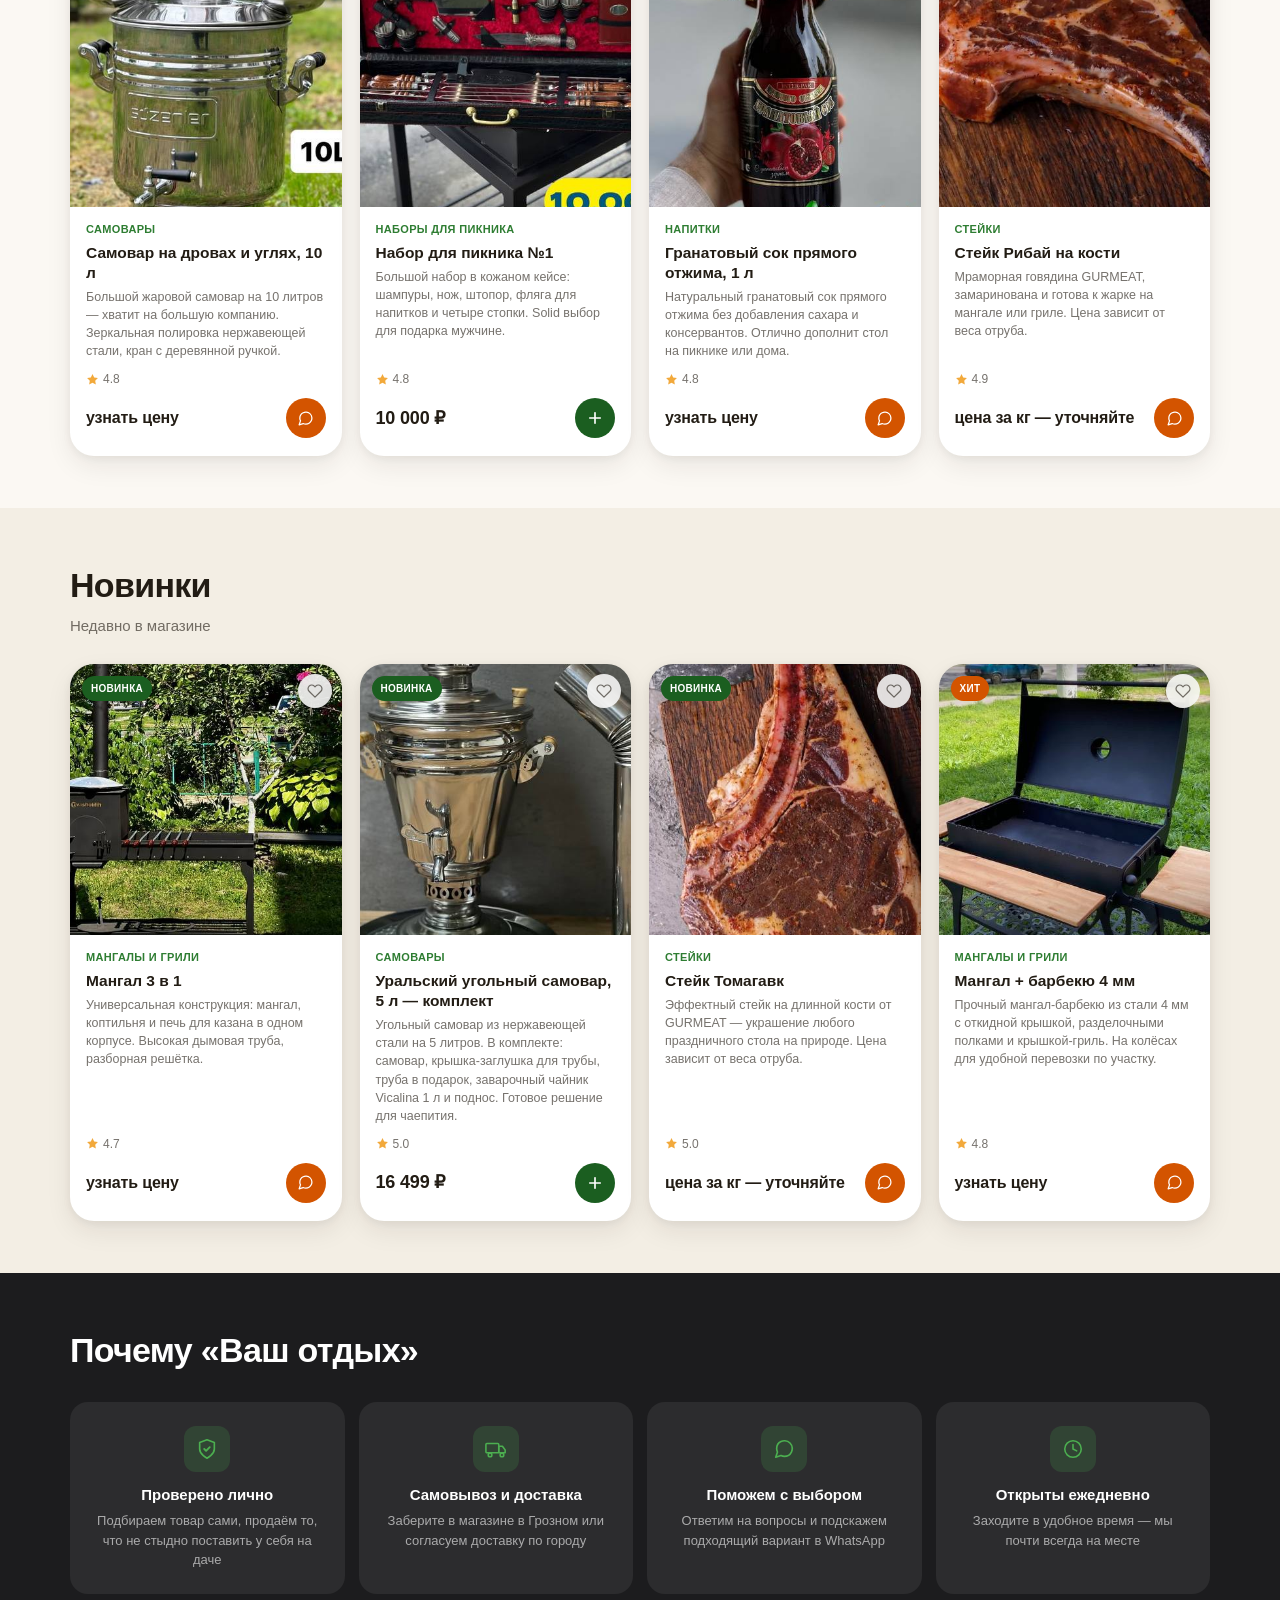
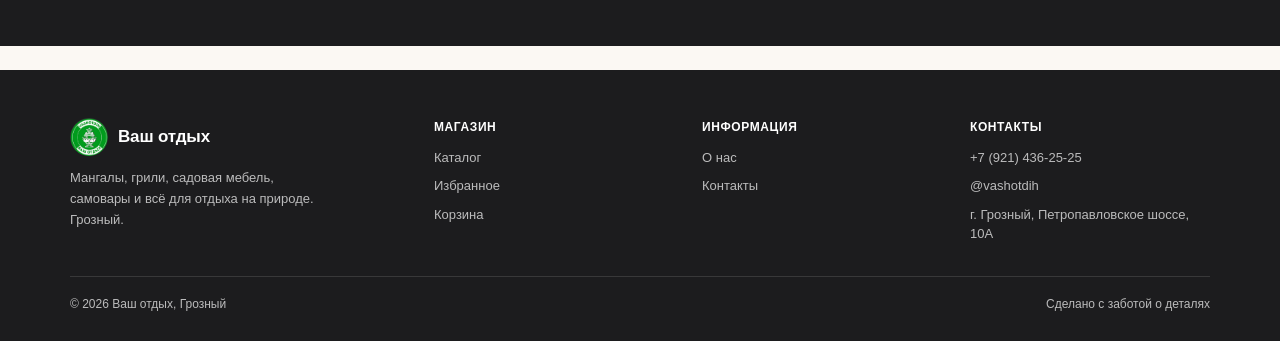
==== commit b5f80a64: "Первая версия сайта Ваш отдых" ====
--- a/index.html
+++ b/index.html
@@ -283,7 +283,7 @@
       if (hrs)  hrs.innerHTML  = icon("clock", 14) + " Ежедневно, 9:00–20:00";
       const fc = document.getElementById("footContacts");
       if (fc) fc.innerHTML = `
-        <li><a href="tel:+79380000000">+7 (938) 000-00-00</a></li>
+        <li><a href="tel:+79214362525">+7 (921) 436-25-25</a></li>
         <li><a href="https://instagram.com/vashotdih" target="_blank" rel="noopener">@vashotdih</a></li>
         <li>г. Грозный, Петропавловское шоссе, 10А</li>`;
     });
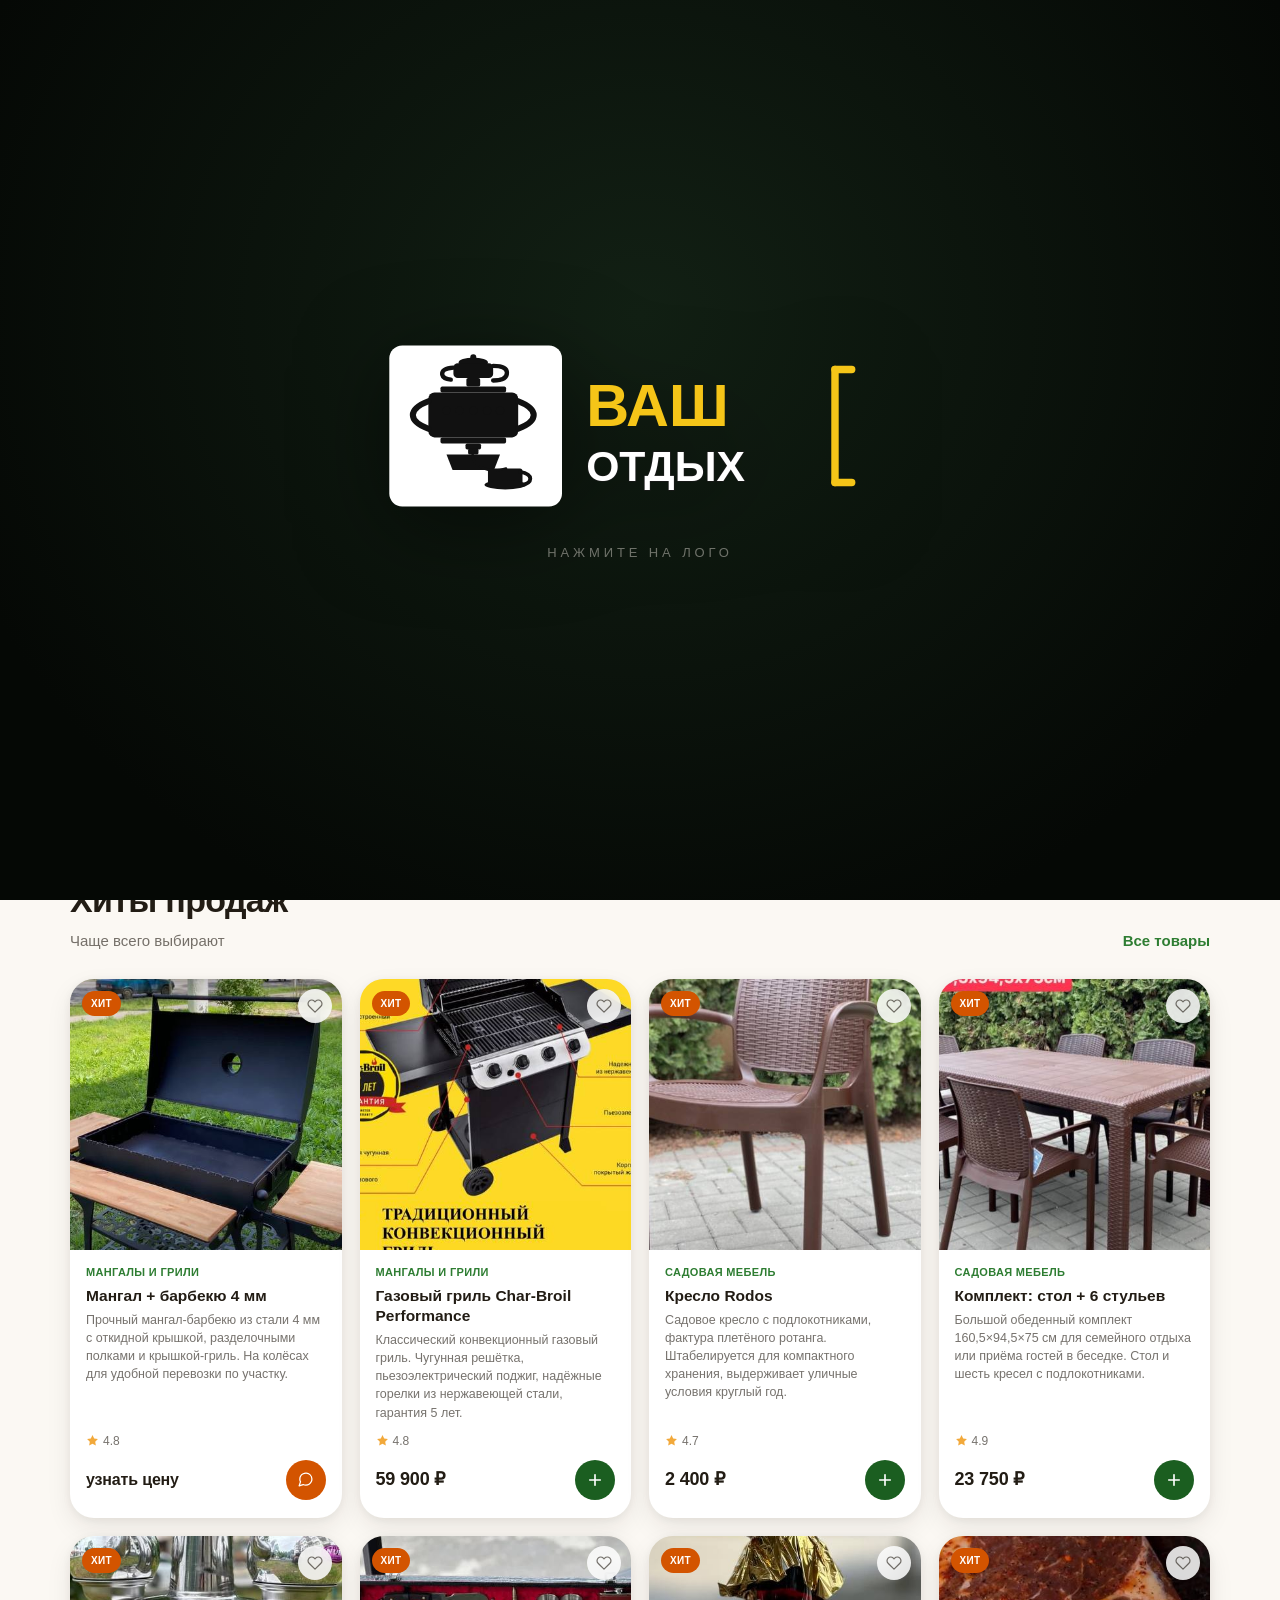
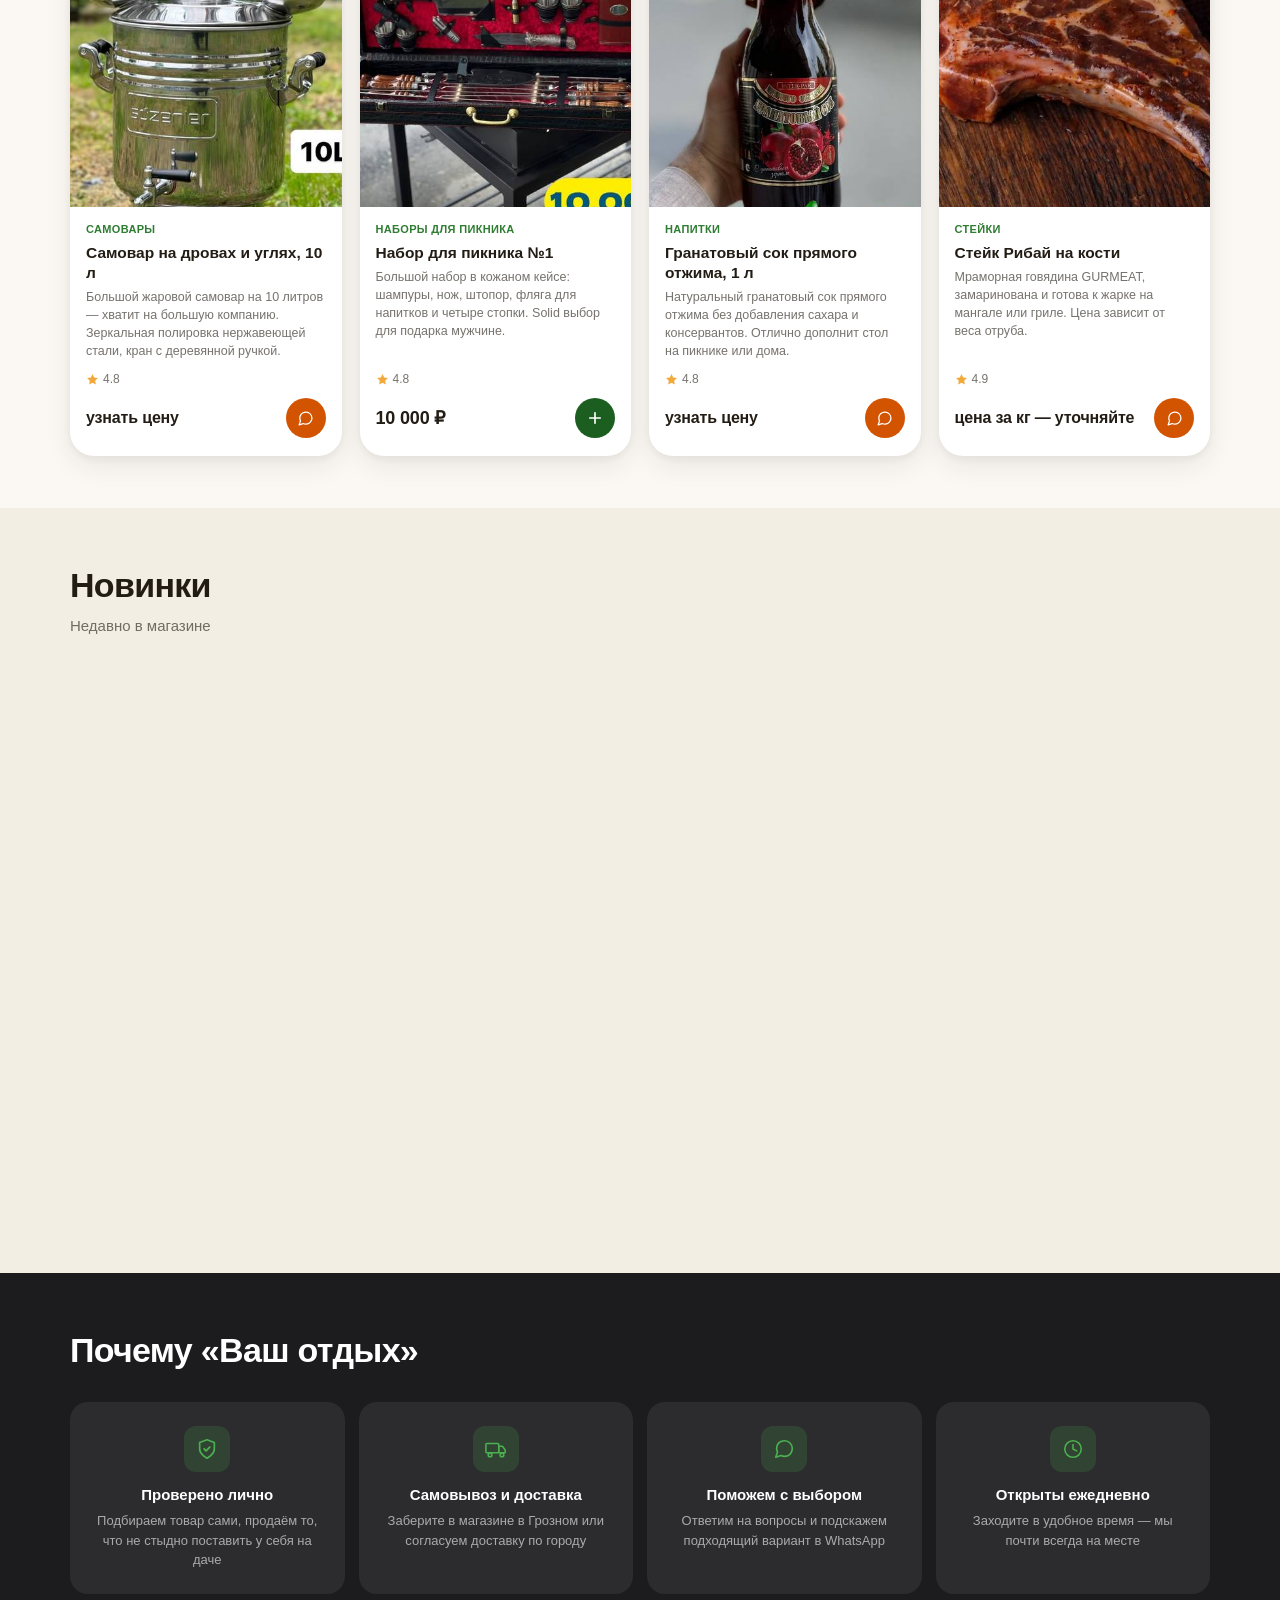
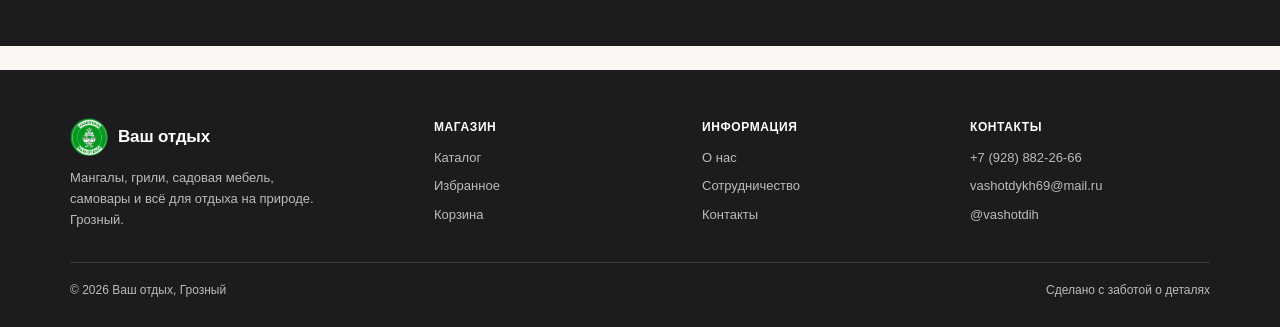
==== commit d3ac3b18: "Добавить админ-панель, раздел Сотрудничество, новый логотип и настройки магазина - admin.html + js/a" ====
--- a/index.html
+++ b/index.html
@@ -7,6 +7,7 @@
   <meta name="description" content="Магазин «Ваш отдых» в Грозном: мангалы и грили, садовая мебель, самовары, подарочные наборы для пикника, напитки и стейки." />
   <link rel="icon" href="images/logo-badge.jpg" type="image/jpeg" />
   <link rel="stylesheet" href="css/styles.css" />
+  <link rel="stylesheet" href="css/collab.css" />
 </head>
 <body>
 
@@ -31,6 +32,7 @@
       <nav class="nav-links" id="navLinks">
         <a class="nav-link" href="#home"    data-nav="home">Главная</a>
         <a class="nav-link" href="#catalog" data-nav="catalog">Каталог</a>
+        <a class="nav-link" href="#collab"  data-nav="collab">Сотрудничество</a>
         <a class="nav-link" href="#about"   data-nav="about">О нас</a>
       </nav>
 
@@ -75,6 +77,7 @@
     </button>
     <a href="#home"    data-nav="home">Главная</a>
     <a href="#catalog" data-nav="catalog">Каталог</a>
+    <a href="#collab"  data-nav="collab">Сотрудничество</a>
     <a href="#about"   data-nav="about">О нас</a>
     <a href="#fav"     data-nav="fav">Избранное</a>
     <a href="#cart"    data-nav="cart">Корзина</a>
@@ -216,16 +219,30 @@
         <div class="section-head"><div><h2>О магазине</h2></div></div>
         <div class="about-wrap">
           <div class="about-text">
-            <p><strong>«Ваш отдых»</strong> — это магазин для тех, кто ценит хороший отдых на природе и душевные посиделки с близкими. Мы находимся в Грозном и уже не первый год помогаем землякам собирать стол во дворе, на даче и в беседке — с мангалом, самоваром и всем, что нужно для настоящего застолья.</p>
-            <p>Мы тщательно выбираем то, что продаём: грили и мангалы, которые служат годами, садовую мебель, которая не боится солнца и дождя, самовары — от классических дровяных до больших турецких на несколько чайников, фирменные подарочные наборы для пикника и стейки из мраморной говядины, которые останется только положить на решётку.</p>
+            <p><strong>«Ваш отдых»</strong> — магазин для тех, кто ценит настоящий отдых на природе и душевные посиделки с близкими. Мы работаем с <strong>2013 года</strong> и за это время помогли тысячам семей по всей России собрать идеальный стол на природе.</p>
+            <p>В нашем ассортименте — мангалы и грили, которые служат десятилетиями, садовая мебель из ротанга, самовары от классических дровяных до больших турецких, фирменные подарочные наборы для пикника и стейки из мраморной говядины, которые останется только положить на решётку.</p>
             <h3>Почему выбирают нас</h3>
-            <p>Каждую позицию в каталоге мы проверяем лично — большая часть товаров уже не раз опробована нами и нашими клиентами на собственном опыте. Если сомневаетесь с выбором — позвоните или напишите в WhatsApp, подскажем, что лучше подойдёт именно для вашего случая.</p>
-            <p>Магазин работает офлайн — все товары можно посмотреть и забрать лично, а по городу мы готовы согласовать доставку.</p>
+            <p>Каждый товар мы проверяем лично. Если сомневаетесь с выбором — звоните или пишите в WhatsApp, подскажем лучший вариант под ваши задачи. <strong>Доставляем по всей России.</strong></p>
+            <p>Два магазина в Грозном — можно посмотреть и забрать лично в любой день с 9:00 до 19:00.</p>
+            <p style="margin-top:16px;font-weight:700;color:var(--green-2);font-size:18px;font-style:italic">"Ваш отдых — наша забота"</p>
           </div>
           <div class="contact-card">
             <div id="aboutContacts"></div>
           </div>
         </div>
+      </div>
+    </section>
+
+    <!-- Сотрудничество -->
+    <section class="view" id="view-collab">
+      <div class="container section">
+        <div class="section-head">
+          <div>
+            <h2>Сотрудничество</h2>
+            <div class="sub">Открыты для партнёрства и оптовых заказов</div>
+          </div>
+        </div>
+        <div id="collabBody"></div>
       </div>
     </section>
 
@@ -254,6 +271,7 @@
           <h5>Информация</h5>
           <ul>
             <li><a href="#about">О нас</a></li>
+            <li><a href="#collab">Сотрудничество</a></li>
             <li><a href="#about">Контакты</a></li>
           </ul>
         </div>
@@ -271,21 +289,21 @@
 
   <div class="toast-wrap" id="toastWrap"></div>
 
+  <script src="js/config.js"></script>
   <script src="js/products.js"></script>
   <script src="js/icons.js"></script>
   <script src="js/app.js"></script>
   <script>
-    // Заполняем теги в hero и футере данными из SHOP (после загрузки app.js)
     document.addEventListener("DOMContentLoaded", () => {
       const addr = document.getElementById("tagAddr");
       const hrs  = document.getElementById("tagHours");
-      if (addr) addr.innerHTML = icon("map-pin", 14) + " г. Грозный, Петропавловское шоссе, 10А";
-      if (hrs)  hrs.innerHTML  = icon("clock", 14) + " Ежедневно, 9:00–20:00";
+      if (addr) addr.innerHTML = icon("map-pin", 14) + " Грозный — два магазина";
+      if (hrs)  hrs.innerHTML  = icon("clock", 14) + " " + SHOP_CONFIG.hours;
       const fc = document.getElementById("footContacts");
       if (fc) fc.innerHTML = `
-        <li><a href="tel:+79214362525">+7 (921) 436-25-25</a></li>
-        <li><a href="https://instagram.com/vashotdih" target="_blank" rel="noopener">@vashotdih</a></li>
-        <li>г. Грозный, Петропавловское шоссе, 10А</li>`;
+        <li><a href="tel:+${SHOP_CONFIG.phone}">${SHOP_CONFIG.phoneFmt}</a></li>
+        <li><a href="mailto:${SHOP_CONFIG.email}">${SHOP_CONFIG.email}</a></li>
+        <li><a href="${SHOP_CONFIG.socials.instagram}" target="_blank" rel="noopener">@${SHOP_CONFIG.instagram}</a></li>`;
     });
   </script>
 </body>
--- a/css/collab.css
+++ b/css/collab.css
@@ -0,0 +1,128 @@
+/* ============================================================
+   Ваш отдых — раздел «Сотрудничество»
+   ============================================================ */
+
+.collab-intro {
+  max-width: 680px;
+  font-size: 17px;
+  color: var(--label-2);
+  line-height: 1.65;
+  margin-bottom: 36px;
+}
+
+/* --- Карточки соцсетей --- */
+.collab-cards {
+  display: grid;
+  grid-template-columns: repeat(auto-fit, minmax(260px, 1fr));
+  gap: 18px;
+  margin-bottom: 44px;
+}
+
+.collab-card {
+  display: flex;
+  align-items: center;
+  gap: 20px;
+  padding: 26px 24px;
+  border-radius: 20px;
+  color: #fff;
+  text-decoration: none;
+  transition: transform .25s cubic-bezier(.34,1.56,.64,1), box-shadow .25s;
+  position: relative;
+  overflow: hidden;
+}
+.collab-card::after {
+  content: "";
+  position: absolute;
+  inset: 0;
+  background: rgba(255,255,255,.08);
+  opacity: 0;
+  transition: opacity .2s;
+}
+.collab-card:hover { transform: translateY(-5px); }
+.collab-card:hover::after { opacity: 1; }
+.collab-card:active { transform: scale(.97); }
+
+/* WhatsApp */
+.collab-wa {
+  background: linear-gradient(135deg, #25A560 0%, #128C4C 100%);
+  box-shadow: 0 8px 28px rgba(37,165,96,.35);
+}
+.collab-wa:hover { box-shadow: 0 14px 40px rgba(37,165,96,.48); }
+
+/* Instagram */
+.collab-ig {
+  background: linear-gradient(135deg, #F77737 0%, #C13584 50%, #833AB4 100%);
+  box-shadow: 0 8px 28px rgba(193,53,132,.35);
+}
+.collab-ig:hover { box-shadow: 0 14px 40px rgba(193,53,132,.48); }
+
+/* Email */
+.collab-mail {
+  background: linear-gradient(135deg, #2E7D32 0%, #1B5E20 100%);
+  box-shadow: 0 8px 28px rgba(27,94,32,.32);
+}
+.collab-mail:hover { box-shadow: 0 14px 40px rgba(27,94,32,.46); }
+
+.collab-card-ic {
+  flex-shrink: 0;
+  width: 56px; height: 56px;
+  background: rgba(255,255,255,.2);
+  border-radius: 16px;
+  display: flex; align-items: center; justify-content: center;
+}
+
+.collab-card-title {
+  font-size: 18px;
+  font-weight: 800;
+  letter-spacing: -.01em;
+}
+.collab-card-sub {
+  font-size: 13px;
+  opacity: .82;
+  margin-top: 2px;
+}
+.collab-card-cta {
+  display: inline-block;
+  margin-top: 10px;
+  font-size: 13px;
+  font-weight: 700;
+  background: rgba(255,255,255,.22);
+  padding: 5px 13px;
+  border-radius: 980px;
+}
+
+/* --- Факты --- */
+.collab-facts {
+  display: flex;
+  gap: 0;
+  background: var(--bg-2);
+  border-radius: 20px;
+  overflow: hidden;
+}
+.collab-fact {
+  flex: 1;
+  text-align: center;
+  padding: 28px 16px;
+  border-right: 1px solid var(--sep);
+  display: flex;
+  flex-direction: column;
+  gap: 6px;
+}
+.collab-fact:last-child { border-right: none; }
+.collab-fact strong {
+  font-size: clamp(30px, 5vw, 48px);
+  font-weight: 800;
+  color: var(--green);
+  letter-spacing: -.02em;
+}
+.collab-fact span {
+  font-size: 13px;
+  color: var(--label-2);
+  font-weight: 500;
+}
+
+@media (max-width: 520px) {
+  .collab-facts { flex-direction: column; }
+  .collab-fact { border-right: none; border-bottom: 1px solid var(--sep); }
+  .collab-fact:last-child { border-bottom: none; }
+}
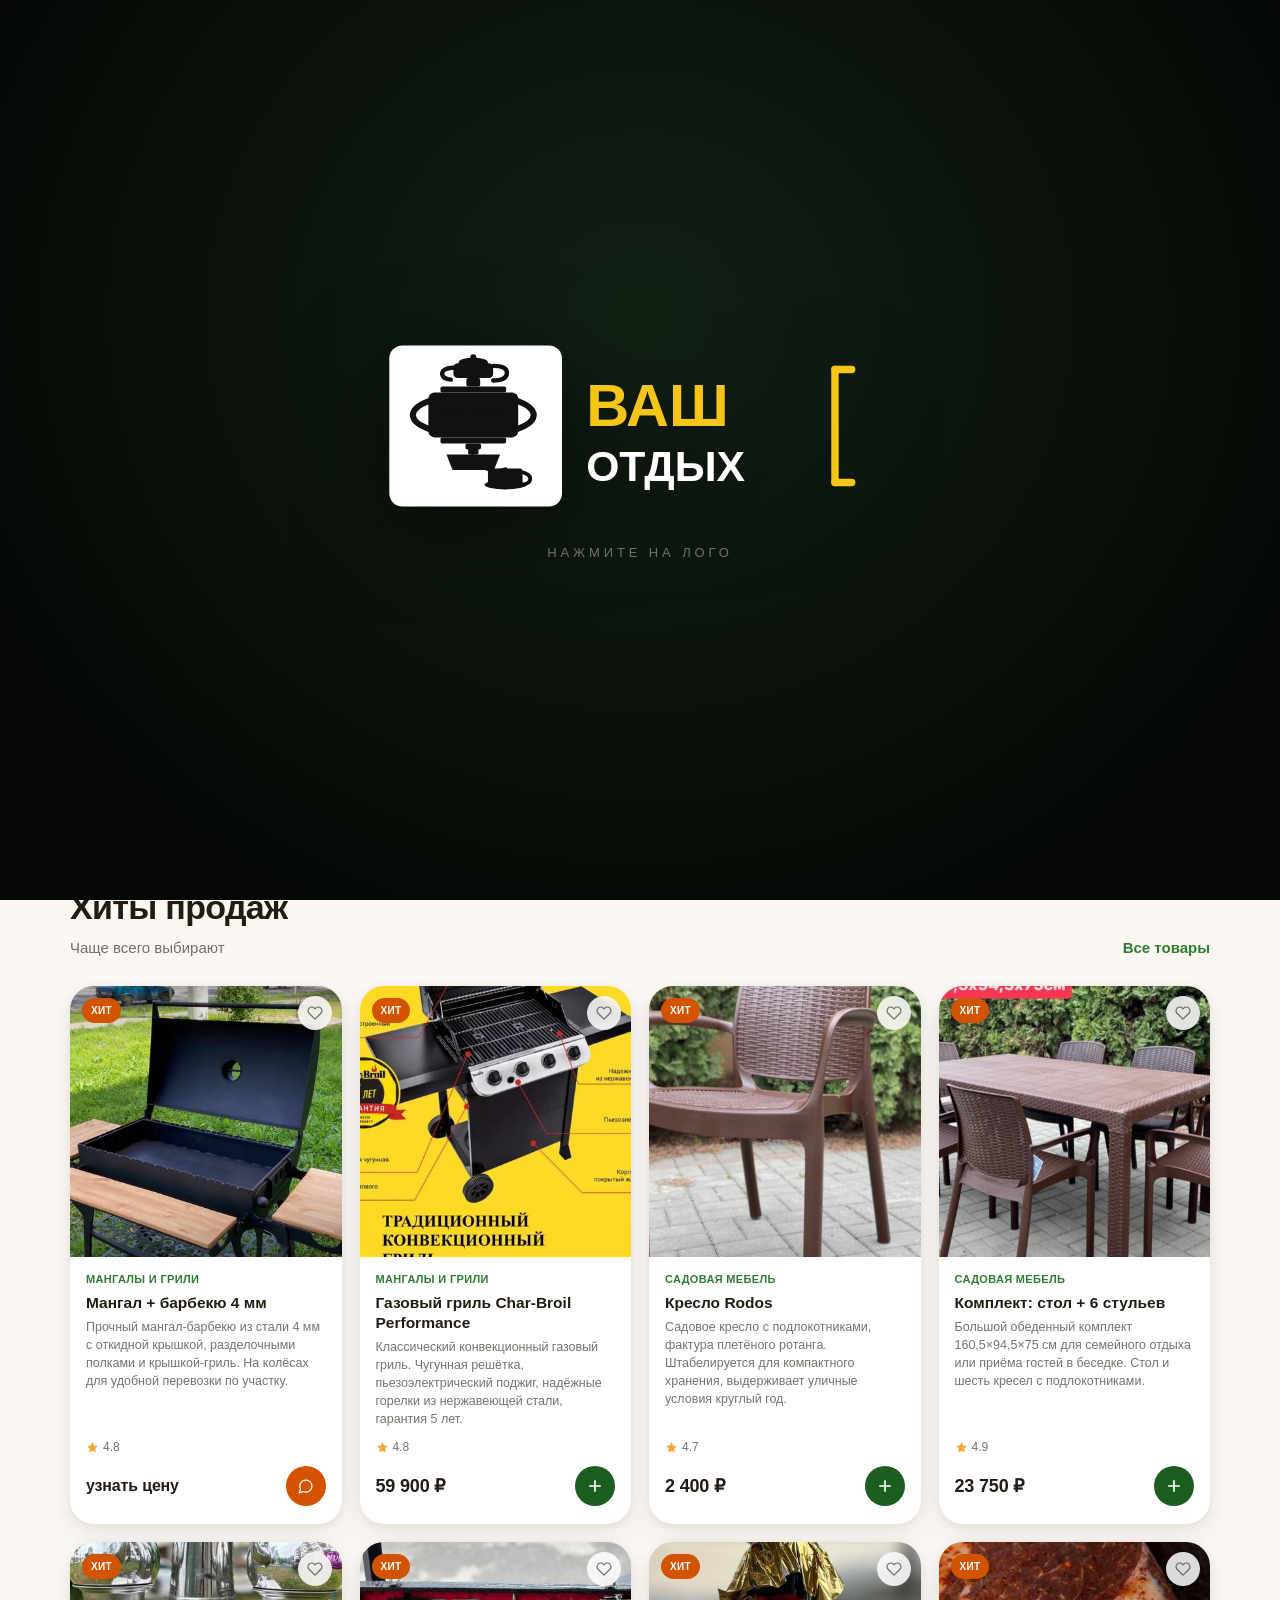
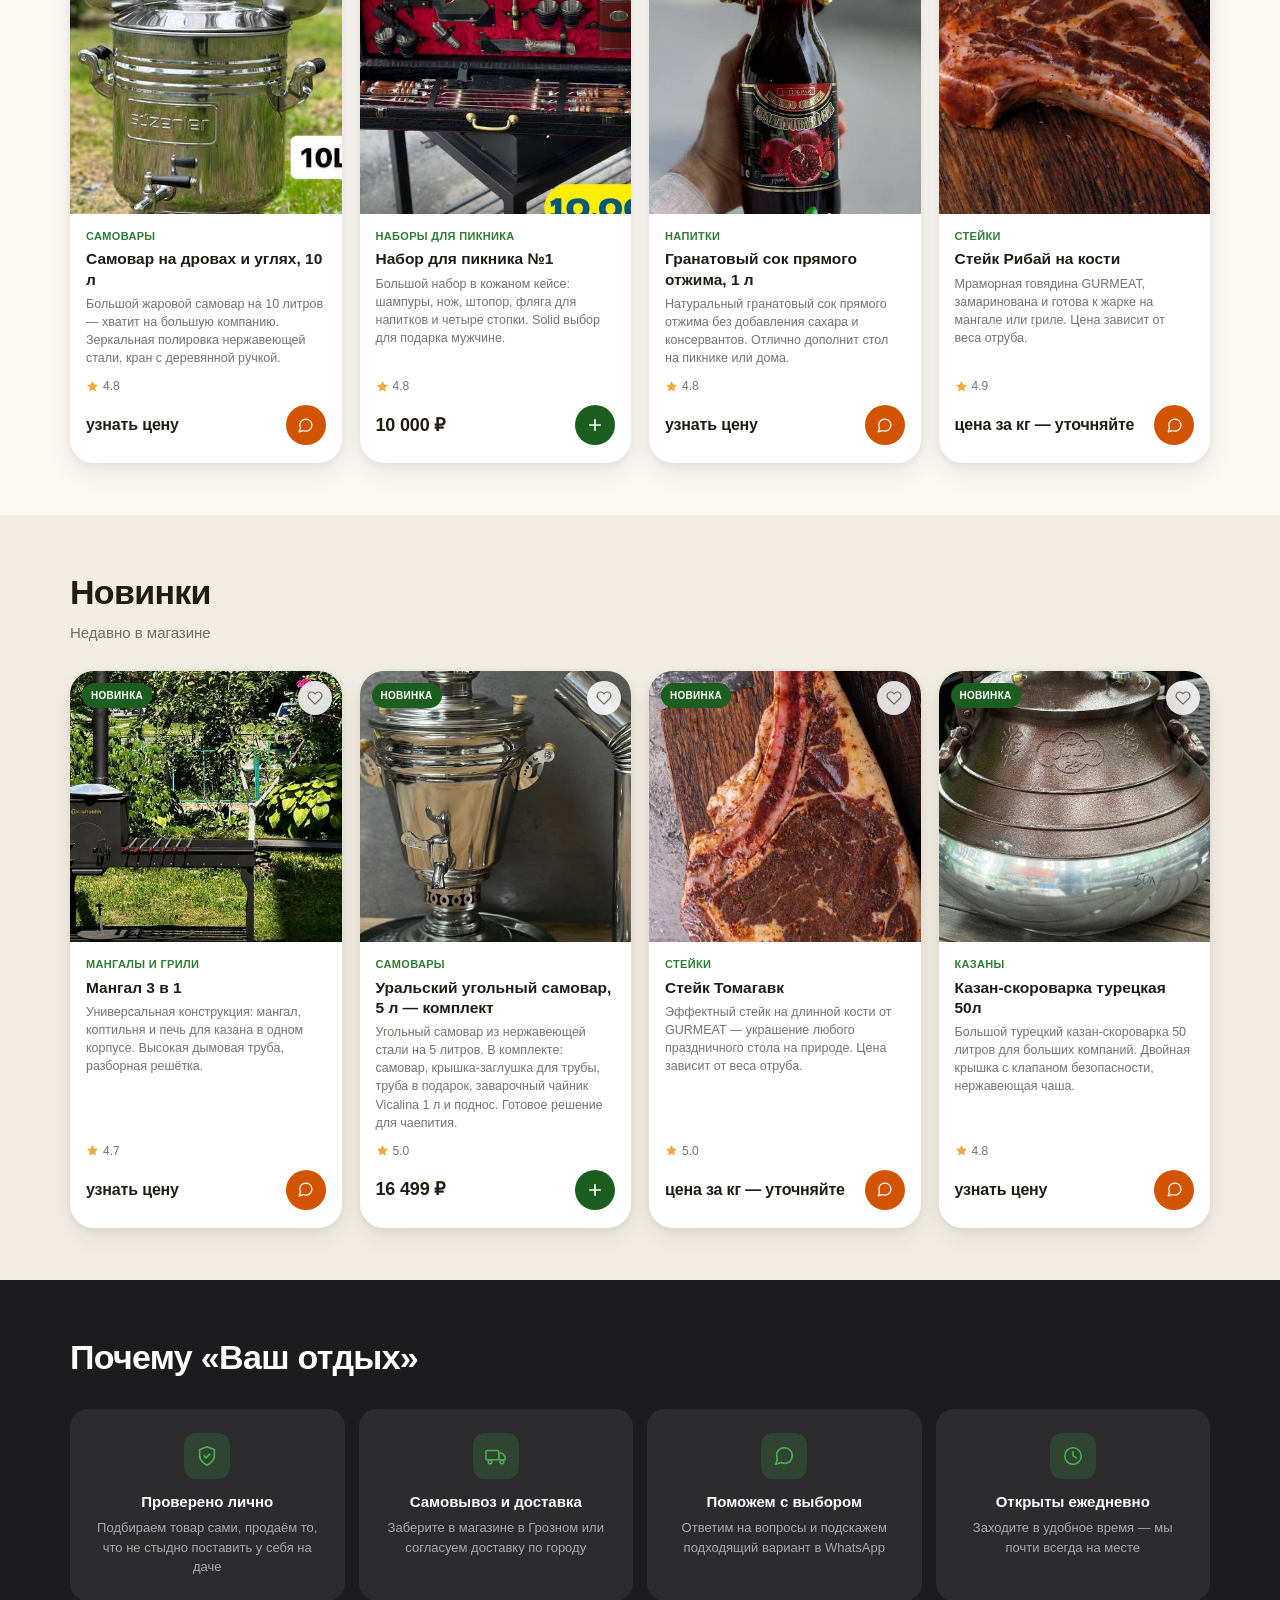
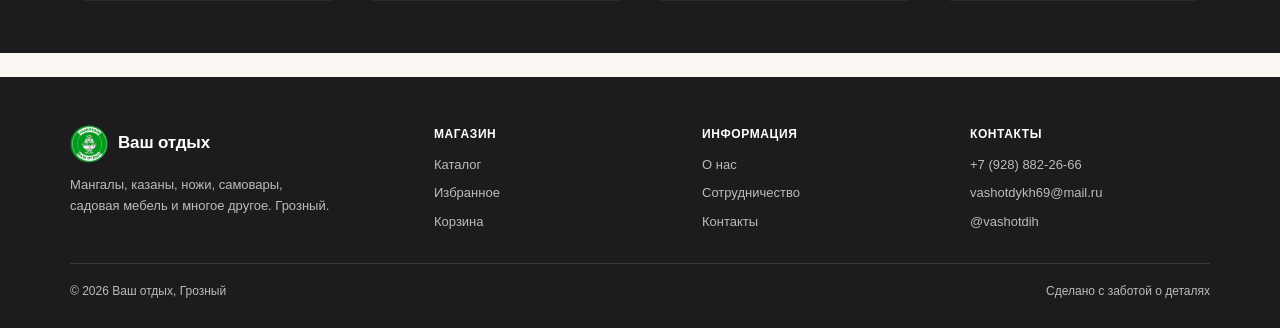
==== commit cda3977b: "Добавить новые категории, товары, слайдер магазинов и обновить текст - Новые категории: Казаны, Чугу" ====
--- a/index.html
+++ b/index.html
@@ -3,8 +3,8 @@
 <head>
   <meta charset="UTF-8" />
   <meta name="viewport" content="width=device-width, initial-scale=1, viewport-fit=cover" />
-  <title>Ваш отдых — мангалы, грили, самовары и всё для отдыха на природе | Грозный</title>
-  <meta name="description" content="Магазин «Ваш отдых» в Грозном: мангалы и грили, садовая мебель, самовары, подарочные наборы для пикника, напитки и стейки." />
+  <title>Ваш отдых — мангалы, казаны, ножи, самовары и садовая мебель | Грозный</title>
+  <meta name="description" content="Магазин «Ваш отдых» в Грозном: мангалы и грили, казаны, чугунная посуда, ножи и клинки, самовары, садовая мебель, подарочные наборы для пикника." />
   <link rel="icon" href="images/logo-badge.jpg" type="image/jpeg" />
   <link rel="stylesheet" href="css/styles.css" />
   <link rel="stylesheet" href="css/collab.css" />
@@ -113,8 +113,9 @@
       <div class="hero">
         <div class="container hero-grid">
           <div>
-            <h1>Всё для настоящего <span class="accent">отдыха на природе</span></h1>
-            <p>Мангалы и грили, садовая мебель, самовары, подарочные наборы для пикника, напитки и стейки — в одном магазине в Грозном.</p>
+            <div class="hero-motto">Ваш отдых — наша забота</div>
+            <h1>Всё для <span class="accent">отдыха и жизни</span> с удовольствием</h1>
+            <p>Мангалы и грили, казаны, чугунная посуда, ножи и клинки, самовары, садовая мебель, подарочные наборы — и многое другое в одном магазине в Грозном.</p>
             <div class="hero-actions">
               <a href="#catalog" class="btn lg">Смотреть каталог</a>
               <a href="#about" class="btn outline lg">О магазине</a>
@@ -125,7 +126,32 @@
             </div>
           </div>
           <div class="hero-media">
-            <img src="images/grill-mangal-roof.jpg" alt="Мангал" style="object-position:center 48%" />
+            <div class="hero-slider" id="heroSlider">
+              <div class="hero-slide active" data-addr="Петропавловское шоссе, 10б">
+                <img src="images/store-petropavlovskoye.jpeg" alt="Магазин на Петропавловском шоссе" />
+                <div class="slide-overlay">
+                  <svg class="slide-arrow" viewBox="0 0 80 80" fill="none" xmlns="http://www.w3.org/2000/svg">
+                    <path class="arrow-curve" d="M20 20 C20 50 50 60 60 50" stroke="#E07A2C" stroke-width="3" stroke-linecap="round" fill="none"/>
+                    <path class="arrow-head" d="M55 44 L60 50 L66 44" stroke="#E07A2C" stroke-width="3" stroke-linecap="round" stroke-linejoin="round" fill="none"/>
+                  </svg>
+                  <div class="slide-addr">г. Грозный, ул. Петропавловское шоссе, 10б</div>
+                </div>
+              </div>
+              <div class="hero-slide" data-addr="Сайханова, 69">
+                <img src="images/store-saikhanova.jpeg" alt="Магазин на Сайханова" />
+                <div class="slide-overlay">
+                  <svg class="slide-arrow" viewBox="0 0 80 80" fill="none" xmlns="http://www.w3.org/2000/svg">
+                    <path class="arrow-curve" d="M20 20 C20 50 50 60 60 50" stroke="#E07A2C" stroke-width="3" stroke-linecap="round" fill="none"/>
+                    <path class="arrow-head" d="M55 44 L60 50 L66 44" stroke="#E07A2C" stroke-width="3" stroke-linecap="round" stroke-linejoin="round" fill="none"/>
+                  </svg>
+                  <div class="slide-addr">г. Грозный, ул. Сайханова, 69</div>
+                </div>
+              </div>
+            </div>
+            <div class="slider-dots" id="sliderDots">
+              <button class="dot active" data-idx="0"></button>
+              <button class="dot" data-idx="1"></button>
+            </div>
           </div>
         </div>
       </div>
@@ -219,8 +245,8 @@
         <div class="section-head"><div><h2>О магазине</h2></div></div>
         <div class="about-wrap">
           <div class="about-text">
-            <p><strong>«Ваш отдых»</strong> — магазин для тех, кто ценит настоящий отдых на природе и душевные посиделки с близкими. Мы работаем с <strong>2013 года</strong> и за это время помогли тысячам семей по всей России собрать идеальный стол на природе.</p>
-            <p>В нашем ассортименте — мангалы и грили, которые служат десятилетиями, садовая мебель из ротанга, самовары от классических дровяных до больших турецких, фирменные подарочные наборы для пикника и стейки из мраморной говядины, которые останется только положить на решётку.</p>
+            <p><strong>«Ваш отдых»</strong> — магазин для тех, кто любит готовить, принимать гостей, охотиться, рыбачить и просто жить в своё удовольствие. Мы работаем с <strong>2013 года</strong> и за это время помогли тысячам семей по всей России найти нужные товары.</p>
+            <p>В нашем ассортименте — мангалы и грили, казаны и чугунная посуда, ножи и клинки кизлярских мастеров, самовары от классических дровяных до больших турецких, садовая мебель из ротанга, фирменные подарочные наборы для шашлыка и стейки из мраморной говядины.</p>
             <h3>Почему выбирают нас</h3>
             <p>Каждый товар мы проверяем лично. Если сомневаетесь с выбором — звоните или пишите в WhatsApp, подскажем лучший вариант под ваши задачи. <strong>Доставляем по всей России.</strong></p>
             <p>Два магазина в Грозном — можно посмотреть и забрать лично в любой день с 9:00 до 19:00.</p>
@@ -257,7 +283,7 @@
             <img src="images/logo-badge.jpg" alt="Ваш отдых" />
             <span class="tx">Ваш отдых</span>
           </div>
-          <p class="brand-desc">Мангалы, грили, садовая мебель, самовары и всё для отдыха на природе. Грозный.</p>
+          <p class="brand-desc">Мангалы, казаны, ножи, самовары, садовая мебель и многое другое. Грозный.</p>
         </div>
         <div>
           <h5>Магазин</h5>
--- a/css/styles.css
+++ b/css/styles.css
@@ -222,13 +222,75 @@
   background: #fff; border: 1px solid var(--sep); padding: 6px 12px; border-radius: var(--r-full);
 }
 .hero-tag svg { color: var(--green-2); }
+.hero-motto {
+  display: inline-block;
+  font-size: 13px; font-weight: 700; letter-spacing: .08em; text-transform: uppercase;
+  color: var(--ember); margin-bottom: 14px;
+}
+
 .hero-media {
   border-radius: var(--r-xl);
   overflow: hidden;
   aspect-ratio: 4/3;
   box-shadow: var(--shadow-float);
+  position: relative;
 }
 .hero-media img { width: 100%; height: 100%; object-fit: cover; }
+
+/* --- Hero Slider --- */
+.hero-slider { position: relative; width: 100%; height: 100%; }
+.hero-slide {
+  position: absolute; inset: 0;
+  opacity: 0; transition: opacity .8s ease;
+  pointer-events: none;
+}
+.hero-slide.active { opacity: 1; pointer-events: auto; }
+.hero-slide img { width: 100%; height: 100%; object-fit: cover; display: block; }
+
+.slide-overlay {
+  position: absolute; bottom: 0; left: 0; right: 0;
+  background: linear-gradient(to top, rgba(0,0,0,.72) 0%, rgba(0,0,0,.3) 60%, transparent 100%);
+  padding: 28px 20px 20px;
+  display: flex; flex-direction: column; align-items: flex-start; gap: 8px;
+}
+.slide-addr {
+  color: #fff; font-size: clamp(13px, 2.2vw, 17px);
+  font-weight: 800; letter-spacing: -.01em; line-height: 1.3;
+  text-shadow: 0 1px 4px rgba(0,0,0,.5);
+}
+
+/* Animated curling arrow */
+.slide-arrow {
+  width: 60px; height: 60px;
+  filter: drop-shadow(0 1px 3px rgba(0,0,0,.4));
+  margin-bottom: 2px;
+}
+.arrow-curve, .arrow-head {
+  stroke-dasharray: 120;
+  stroke-dashoffset: 120;
+  transition: stroke-dashoffset 0s;
+}
+.hero-slide.active .arrow-curve {
+  animation: drawArrow .6s .3s ease forwards;
+}
+.hero-slide.active .arrow-head {
+  animation: drawArrow .3s .85s ease forwards;
+}
+@keyframes drawArrow {
+  to { stroke-dashoffset: 0; }
+}
+
+/* Slider dots */
+.slider-dots {
+  position: absolute; bottom: 12px; left: 50%; transform: translateX(-50%);
+  display: flex; gap: 8px; z-index: 10;
+}
+.dot {
+  width: 8px; height: 8px; border-radius: 50%;
+  background: rgba(255,255,255,.5); border: none; cursor: pointer;
+  padding: 0; transition: background .3s, transform .3s;
+}
+.dot.active { background: var(--ember); transform: scale(1.25); }
 
 /* ======================== Секции ======================== */
 
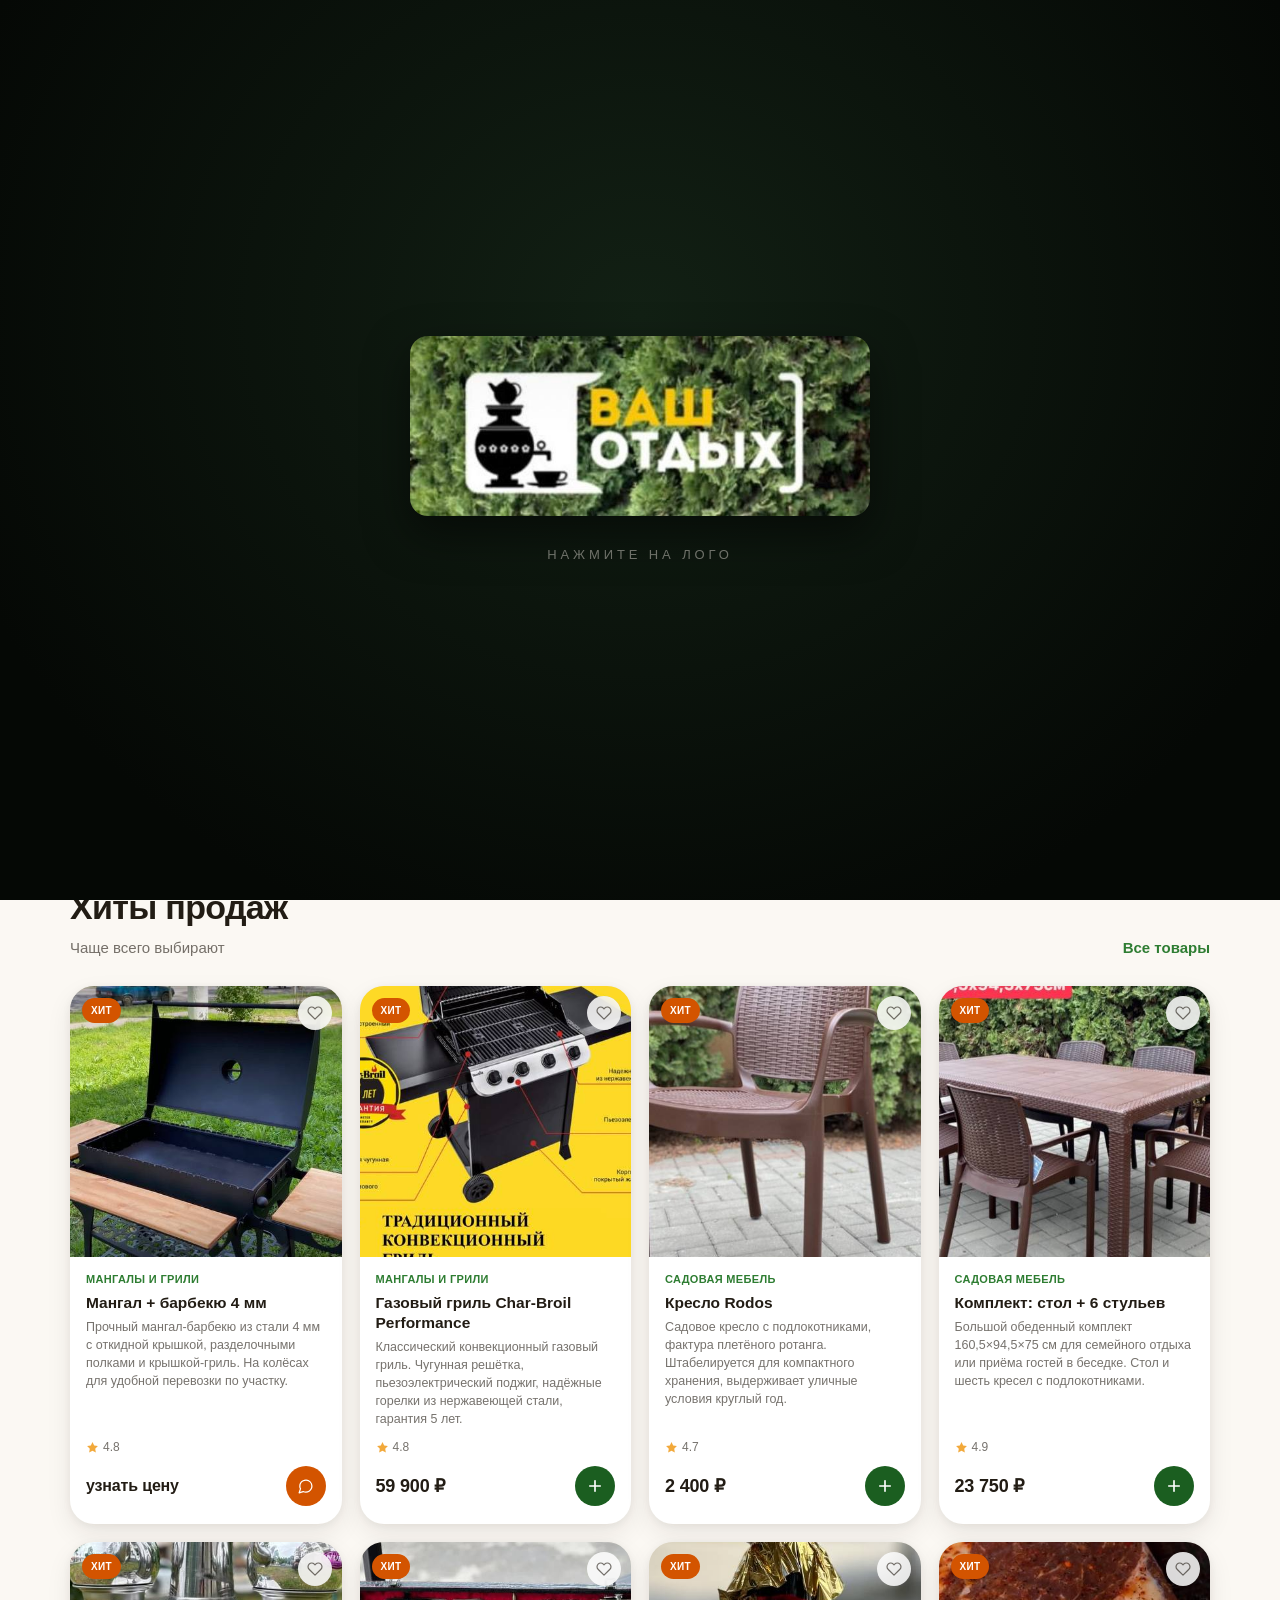
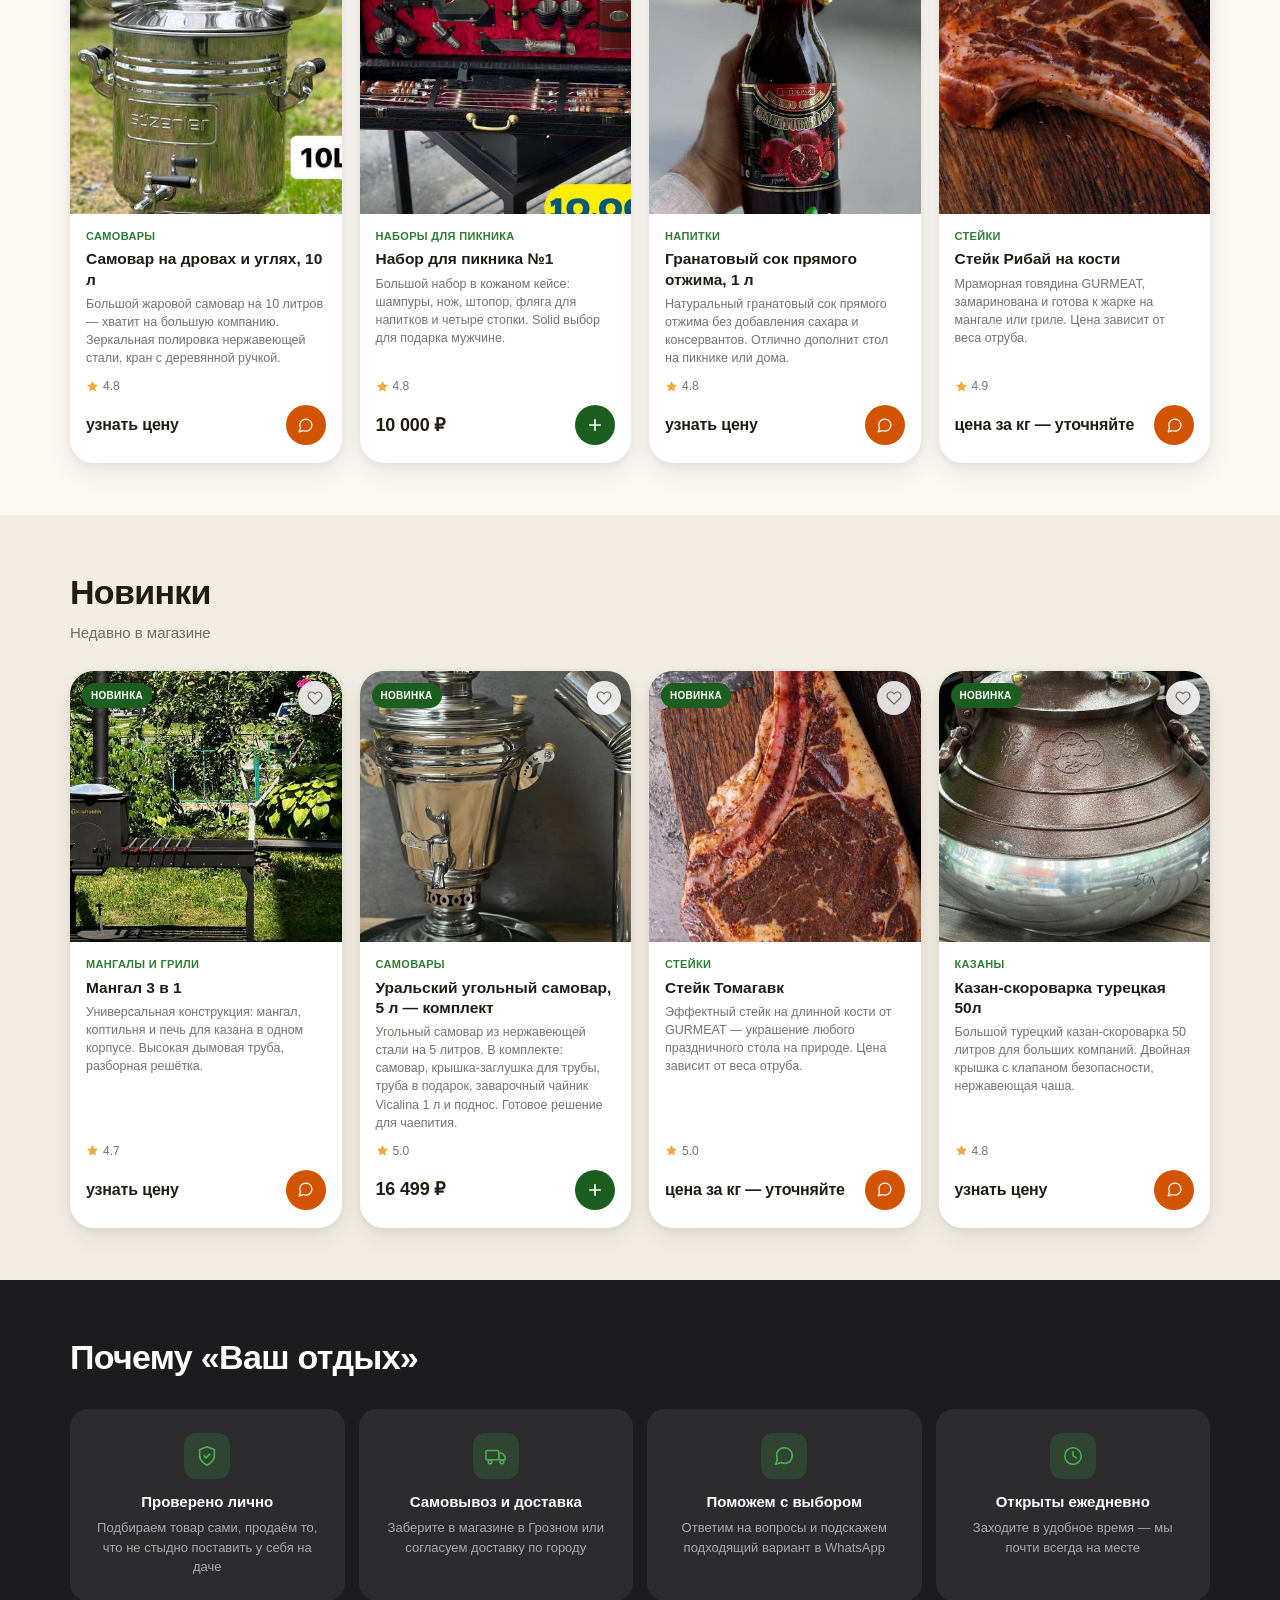
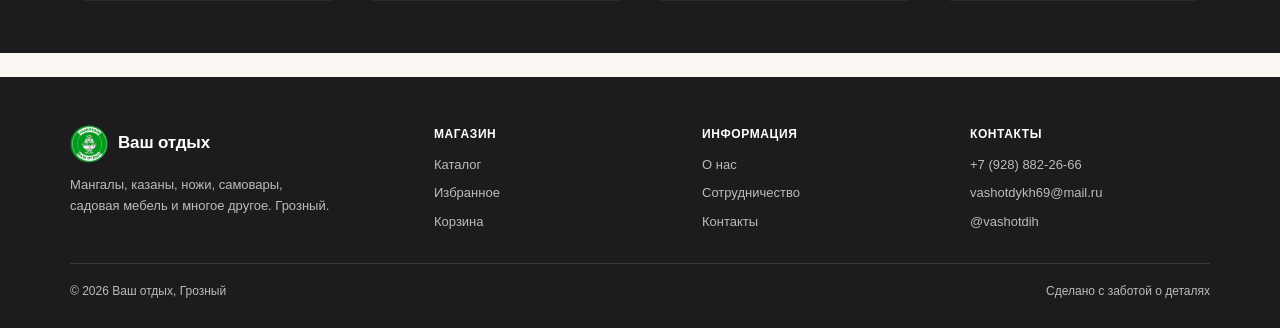
==== commit 6951d0b7: "Логотип в заставке, тёмная тема, переключение RU/EN и доработки - Заставка: настоящий логотип магази" ====
--- a/index.html
+++ b/index.html
@@ -15,9 +15,9 @@
   <div id="intro">
     <div class="intro-inner">
       <div class="intro-logo-wrap">
-        <img src="assets/logo-hero.svg" class="intro-logo" id="introLogo" alt="Ваш отдых" />
-      </div>
-      <div class="intro-hint">Нажмите на лого</div>
+        <img src="images/logo-hero.jpg" class="intro-logo" id="introLogo" alt="Ваш отдых" />
+      </div>
+      <div class="intro-hint" data-i18n="intro.hint">Нажмите на лого</div>
     </div>
   </div>
 
@@ -26,17 +26,19 @@
     <div class="nav-inner">
       <a href="#home" class="brand" data-nav="home">
         <img src="images/logo-badge.jpg" alt="Ваш отдых" />
-        <span class="tx">Ваш отдых<span>Грозный</span></span>
+        <span class="tx">Ваш отдых<span data-i18n="brand.city">Грозный</span></span>
       </a>
 
       <nav class="nav-links" id="navLinks">
-        <a class="nav-link" href="#home"    data-nav="home">Главная</a>
-        <a class="nav-link" href="#catalog" data-nav="catalog">Каталог</a>
-        <a class="nav-link" href="#collab"  data-nav="collab">Сотрудничество</a>
-        <a class="nav-link" href="#about"   data-nav="about">О нас</a>
+        <a class="nav-link" href="#home"    data-nav="home" data-i18n="nav.home">Главная</a>
+        <a class="nav-link" href="#catalog" data-nav="catalog" data-i18n="nav.catalog">Каталог</a>
+        <a class="nav-link" href="#collab"  data-nav="collab" data-i18n="nav.collab">Сотрудничество</a>
+        <a class="nav-link" href="#about"   data-nav="about" data-i18n="nav.about">О нас</a>
       </nav>
 
       <div class="nav-tools">
+        <button class="icon-btn lang-btn" id="langBtn" title="Язык / Language"><span id="langTag">RU</span></button>
+        <button class="icon-btn" id="themeBtn" title="Тема оформления" aria-label="Тема"></button>
         <button class="icon-btn" id="searchBtn" title="Поиск">
           <svg width="18" height="18" viewBox="0 0 24 24" xmlns="http://www.w3.org/2000/svg" aria-hidden="true">
             <circle cx="11" cy="11" r="7" fill="none" stroke="currentColor" stroke-width="1.8" stroke-linecap="round"/>
@@ -75,12 +77,12 @@
         <line x1="6" y1="6" x2="18" y2="18" stroke="currentColor" stroke-width="2" stroke-linecap="round"/>
       </svg>
     </button>
-    <a href="#home"    data-nav="home">Главная</a>
-    <a href="#catalog" data-nav="catalog">Каталог</a>
-    <a href="#collab"  data-nav="collab">Сотрудничество</a>
-    <a href="#about"   data-nav="about">О нас</a>
-    <a href="#fav"     data-nav="fav">Избранное</a>
-    <a href="#cart"    data-nav="cart">Корзина</a>
+    <a href="#home"    data-nav="home" data-i18n="nav.home">Главная</a>
+    <a href="#catalog" data-nav="catalog" data-i18n="nav.catalog">Каталог</a>
+    <a href="#collab"  data-nav="collab" data-i18n="nav.collab">Сотрудничество</a>
+    <a href="#about"   data-nav="about" data-i18n="nav.about">О нас</a>
+    <a href="#fav"     data-nav="fav" data-i18n="nav.fav">Избранное</a>
+    <a href="#cart"    data-nav="cart" data-i18n="nav.cart">Корзина</a>
   </div>
 
   <!-- ===================== Поиск ===================== -->
@@ -99,7 +101,7 @@
             <line x1="16.5" y1="16.5" x2="21.5" y2="21.5" stroke="currentColor" stroke-width="1.9" stroke-linecap="round"/>
           </svg>
         </span>
-        <input type="text" class="search-input" id="searchInput" placeholder="Поиск товаров…" />
+        <input type="text" class="search-input" id="searchInput" data-i18n-ph="search.ph" placeholder="Поиск товаров…" />
       </div>
       <div class="search-results" id="searchResults"></div>
     </div>
@@ -113,12 +115,12 @@
       <div class="hero">
         <div class="container hero-grid">
           <div>
-            <div class="hero-motto">Ваш отдых — наша забота</div>
-            <h1>Всё для <span class="accent">отдыха и жизни</span> с удовольствием</h1>
-            <p>Мангалы и грили, казаны, чугунная посуда, ножи и клинки, самовары, садовая мебель, подарочные наборы — и многое другое в одном магазине в Грозном.</p>
+            <div class="hero-motto" data-i18n="hero.motto">Ваш отдых — наша забота</div>
+            <h1 data-i18n="hero.title">Всё для <span class="accent">отдыха и жизни</span> с удовольствием</h1>
+            <p data-i18n="hero.desc">Мангалы и грили, казаны, чугунная посуда, ножи и клинки, самовары, садовая мебель, подарочные наборы — и многое другое в одном магазине в Грозном.</p>
             <div class="hero-actions">
-              <a href="#catalog" class="btn lg">Смотреть каталог</a>
-              <a href="#about" class="btn outline lg">О магазине</a>
+              <a href="#catalog" class="btn lg" data-i18n="hero.btnCatalog">Смотреть каталог</a>
+              <a href="#about" class="btn outline lg" data-i18n="hero.btnAbout">О магазине</a>
             </div>
             <div class="hero-tags">
               <span class="hero-tag" id="tagAddr"></span>
@@ -127,24 +129,34 @@
           </div>
           <div class="hero-media">
             <div class="hero-slider" id="heroSlider">
-              <div class="hero-slide active" data-addr="Петропавловское шоссе, 10б">
+              <div class="hero-slide active">
                 <img src="images/store-petropavlovskoye.jpeg" alt="Магазин на Петропавловском шоссе" />
                 <div class="slide-overlay">
-                  <svg class="slide-arrow" viewBox="0 0 80 80" fill="none" xmlns="http://www.w3.org/2000/svg">
-                    <path class="arrow-curve" d="M20 20 C20 50 50 60 60 50" stroke="#E07A2C" stroke-width="3" stroke-linecap="round" fill="none"/>
-                    <path class="arrow-head" d="M55 44 L60 50 L66 44" stroke="#E07A2C" stroke-width="3" stroke-linecap="round" stroke-linejoin="round" fill="none"/>
+                  <svg class="slide-arrow" viewBox="0 0 110 90" fill="none" xmlns="http://www.w3.org/2000/svg">
+                    <path class="arrow-shaft" d="M24 12 C 4 44, 44 44, 60 74" stroke="#E07A2C" stroke-width="6" stroke-linecap="round"/>
+                    <path class="arrow-head" d="M44 66 L62 78 L70 58" stroke="#E07A2C" stroke-width="6" stroke-linecap="round" stroke-linejoin="round"/>
                   </svg>
-                  <div class="slide-addr">г. Грозный, ул. Петропавловское шоссе, 10б</div>
+                  <div class="slide-addr">
+                    <span class="slide-pin">
+                      <svg width="16" height="16" viewBox="0 0 24 24" fill="none" xmlns="http://www.w3.org/2000/svg"><path d="M12 22s7-6.5 7-12a7 7 0 1 0-14 0c0 5.5 7 12 7 12z" fill="#E07A2C"/><circle cx="12" cy="10" r="2.6" fill="#fff"/></svg>
+                    </span>
+                    <span data-i18n="addr.petropavlovskoye">г. Грозный, ул. Петропавловское шоссе, 10б</span>
+                  </div>
                 </div>
               </div>
-              <div class="hero-slide" data-addr="Сайханова, 69">
+              <div class="hero-slide">
                 <img src="images/store-saikhanova.jpeg" alt="Магазин на Сайханова" />
                 <div class="slide-overlay">
-                  <svg class="slide-arrow" viewBox="0 0 80 80" fill="none" xmlns="http://www.w3.org/2000/svg">
-                    <path class="arrow-curve" d="M20 20 C20 50 50 60 60 50" stroke="#E07A2C" stroke-width="3" stroke-linecap="round" fill="none"/>
-                    <path class="arrow-head" d="M55 44 L60 50 L66 44" stroke="#E07A2C" stroke-width="3" stroke-linecap="round" stroke-linejoin="round" fill="none"/>
+                  <svg class="slide-arrow" viewBox="0 0 110 90" fill="none" xmlns="http://www.w3.org/2000/svg">
+                    <path class="arrow-shaft" d="M24 12 C 4 44, 44 44, 60 74" stroke="#E07A2C" stroke-width="6" stroke-linecap="round"/>
+                    <path class="arrow-head" d="M44 66 L62 78 L70 58" stroke="#E07A2C" stroke-width="6" stroke-linecap="round" stroke-linejoin="round"/>
                   </svg>
-                  <div class="slide-addr">г. Грозный, ул. Сайханова, 69</div>
+                  <div class="slide-addr">
+                    <span class="slide-pin">
+                      <svg width="16" height="16" viewBox="0 0 24 24" fill="none" xmlns="http://www.w3.org/2000/svg"><path d="M12 22s7-6.5 7-12a7 7 0 1 0-14 0c0 5.5 7 12 7 12z" fill="#E07A2C"/><circle cx="12" cy="10" r="2.6" fill="#fff"/></svg>
+                    </span>
+                    <span data-i18n="addr.saikhanova">г. Грозный, ул. Сайханова, 69</span>
+                  </div>
                 </div>
               </div>
             </div>
@@ -158,7 +170,7 @@
 
       <section class="section alt">
         <div class="container">
-          <div class="section-head"><div><h2>Категории</h2></div></div>
+          <div class="section-head"><div><h2 data-i18n="home.categories">Категории</h2></div></div>
           <div class="cat-strip" id="catStrip"></div>
         </div>
       </section>
@@ -166,8 +178,8 @@
       <section class="section">
         <div class="container">
           <div class="section-head">
-            <div><h2>Хиты продаж</h2><div class="sub">Чаще всего выбирают</div></div>
-            <a href="#catalog" class="link-arrow">Все товары</a>
+            <div><h2 data-i18n="home.hits">Хиты продаж</h2><div class="sub" data-i18n="home.hitsSub">Чаще всего выбирают</div></div>
+            <a href="#catalog" class="link-arrow" data-i18n="home.allProducts">Все товары</a>
           </div>
           <div class="grid" id="gridHits"></div>
         </div>
@@ -175,19 +187,19 @@
 
       <section class="section alt">
         <div class="container">
-          <div class="section-head"><div><h2>Новинки</h2><div class="sub">Недавно в магазине</div></div></div>
+          <div class="section-head"><div><h2 data-i18n="home.new">Новинки</h2><div class="sub" data-i18n="home.newSub">Недавно в магазине</div></div></div>
           <div class="grid" id="gridNew"></div>
         </div>
       </section>
 
       <section class="section dark">
         <div class="container">
-          <div class="section-head"><div><h2 style="color:#fff">Почему «Ваш отдых»</h2></div></div>
+          <div class="section-head"><div><h2 style="color:#fff" data-i18n="home.why">Почему «Ваш отдых»</h2></div></div>
           <div class="benefits">
-            <div class="benefit"><div class="ic" id="benIco1"></div><h4>Проверено лично</h4><p>Подбираем товар сами, продаём то, что не стыдно поставить у себя на даче</p></div>
-            <div class="benefit"><div class="ic" id="benIco2"></div><h4>Самовывоз и доставка</h4><p>Заберите в магазине в Грозном или согласуем доставку по городу</p></div>
-            <div class="benefit"><div class="ic" id="benIco3"></div><h4>Поможем с выбором</h4><p>Ответим на вопросы и подскажем подходящий вариант в WhatsApp</p></div>
-            <div class="benefit"><div class="ic" id="benIco4"></div><h4>Открыты ежедневно</h4><p>Заходите в удобное время — мы почти всегда на месте</p></div>
+            <div class="benefit"><div class="ic" id="benIco1"></div><h4 data-i18n="ben1.h">Проверено лично</h4><p data-i18n="ben1.p">Подбираем товар сами, продаём то, что не стыдно поставить у себя на даче</p></div>
+            <div class="benefit"><div class="ic" id="benIco2"></div><h4 data-i18n="ben2.h">Самовывоз и доставка</h4><p data-i18n="ben2.p">Заберите в магазине в Грозном или согласуем доставку по городу</p></div>
+            <div class="benefit"><div class="ic" id="benIco3"></div><h4 data-i18n="ben3.h">Поможем с выбором</h4><p data-i18n="ben3.p">Ответим на вопросы и подскажем подходящий вариант в WhatsApp</p></div>
+            <div class="benefit"><div class="ic" id="benIco4"></div><h4 data-i18n="ben4.h">Открыты ежедневно</h4><p data-i18n="ben4.p">Заходите в удобное время — мы почти всегда на месте</p></div>
           </div>
         </div>
       </section>
@@ -197,15 +209,15 @@
     <section class="view" id="view-catalog">
       <div class="container section">
         <div class="section-head">
-          <div><h2>Каталог</h2><div class="sub" id="catalogCount"></div></div>
+          <div><h2 data-i18n="catalog.title">Каталог</h2><div class="sub" id="catalogCount"></div></div>
         </div>
         <div class="catalog-bar">
           <div class="filter-pills" id="filterPills"></div>
           <select class="select" id="sortSelect">
-            <option value="popular">Популярные</option>
-            <option value="cheap">Сначала дешёвые</option>
-            <option value="expensive">Сначала дорогие</option>
-            <option value="rating">По рейтингу</option>
+            <option value="popular" data-i18n="sort.popular">Популярные</option>
+            <option value="cheap" data-i18n="sort.cheap">Сначала дешёвые</option>
+            <option value="expensive" data-i18n="sort.expensive">Сначала дорогие</option>
+            <option value="rating" data-i18n="sort.rating">По рейтингу</option>
           </select>
         </div>
         <div class="grid" id="gridCatalog"></div>
@@ -217,7 +229,7 @@
       <div class="container">
         <div class="pd" id="pdContent"></div>
         <section class="section">
-          <div class="section-head"><div><h2>Похожие товары</h2></div></div>
+          <div class="section-head"><div><h2 data-i18n="home.related">Похожие товары</h2></div></div>
           <div class="grid" id="gridRelated"></div>
         </section>
       </div>
@@ -226,7 +238,7 @@
     <!-- Избранное -->
     <section class="view" id="view-fav">
       <div class="container section">
-        <div class="section-head"><div><h2>Избранное</h2></div></div>
+        <div class="section-head"><div><h2 data-i18n="nav.fav">Избранное</h2></div></div>
         <div id="favBody"></div>
       </div>
     </section>
@@ -234,7 +246,7 @@
     <!-- Корзина -->
     <section class="view" id="view-cart">
       <div class="container section">
-        <div class="section-head"><div><h2>Корзина</h2></div></div>
+        <div class="section-head"><div><h2 data-i18n="cart.title">Корзина</h2></div></div>
         <div id="cartBody"></div>
       </div>
     </section>
@@ -242,15 +254,15 @@
     <!-- О нас -->
     <section class="view" id="view-about">
       <div class="container section">
-        <div class="section-head"><div><h2>О магазине</h2></div></div>
+        <div class="section-head"><div><h2 data-i18n="about.title">О магазине</h2></div></div>
         <div class="about-wrap">
           <div class="about-text">
-            <p><strong>«Ваш отдых»</strong> — магазин для тех, кто любит готовить, принимать гостей, охотиться, рыбачить и просто жить в своё удовольствие. Мы работаем с <strong>2013 года</strong> и за это время помогли тысячам семей по всей России найти нужные товары.</p>
-            <p>В нашем ассортименте — мангалы и грили, казаны и чугунная посуда, ножи и клинки кизлярских мастеров, самовары от классических дровяных до больших турецких, садовая мебель из ротанга, фирменные подарочные наборы для шашлыка и стейки из мраморной говядины.</p>
-            <h3>Почему выбирают нас</h3>
-            <p>Каждый товар мы проверяем лично. Если сомневаетесь с выбором — звоните или пишите в WhatsApp, подскажем лучший вариант под ваши задачи. <strong>Доставляем по всей России.</strong></p>
-            <p>Два магазина в Грозном — можно посмотреть и забрать лично в любой день с 9:00 до 19:00.</p>
-            <p style="margin-top:16px;font-weight:700;color:var(--green-2);font-size:18px;font-style:italic">"Ваш отдых — наша забота"</p>
+            <p data-i18n="about.p1"><strong>«Ваш отдых»</strong> — магазин для тех, кто любит готовить, принимать гостей, охотиться, рыбачить и просто жить в своё удовольствие. Мы работаем с <strong>2013 года</strong> и за это время помогли тысячам семей по всей России найти нужные товары.</p>
+            <p data-i18n="about.p2">В нашем ассортименте — мангалы и грили, казаны и чугунная посуда, ножи и клинки кизлярских мастеров, самовары от классических дровяных до больших турецких, садовая мебель из ротанга, фирменные подарочные наборы для шашлыка и стейки из мраморной говядины.</p>
+            <h3 data-i18n="about.whyH">Почему выбирают нас</h3>
+            <p data-i18n="about.p3">Каждый товар мы проверяем лично. Если сомневаетесь с выбором — звоните или пишите в WhatsApp, подскажем лучший вариант под ваши задачи. <strong>Доставляем по всей России.</strong></p>
+            <p data-i18n="about.p4">Два магазина в Грозном — можно посмотреть и забрать лично в любой день с 9:00 до 19:00.</p>
+            <p data-i18n="about.motto" style="margin-top:16px;font-weight:700;color:var(--green-2);font-size:18px;font-style:italic">"Ваш отдых — наша забота"</p>
           </div>
           <div class="contact-card">
             <div id="aboutContacts"></div>
@@ -264,8 +276,8 @@
       <div class="container section">
         <div class="section-head">
           <div>
-            <h2>Сотрудничество</h2>
-            <div class="sub">Открыты для партнёрства и оптовых заказов</div>
+            <h2 data-i18n="collab.title">Сотрудничество</h2>
+            <div class="sub" data-i18n="collab.sub">Открыты для партнёрства и оптовых заказов</div>
           </div>
         </div>
         <div id="collabBody"></div>
@@ -283,32 +295,32 @@
             <img src="images/logo-badge.jpg" alt="Ваш отдых" />
             <span class="tx">Ваш отдых</span>
           </div>
-          <p class="brand-desc">Мангалы, казаны, ножи, самовары, садовая мебель и многое другое. Грозный.</p>
+          <p class="brand-desc" data-i18n="footer.brandDesc">Мангалы, казаны, ножи, самовары, садовая мебель и многое другое. Грозный.</p>
         </div>
         <div>
-          <h5>Магазин</h5>
+          <h5 data-i18n="footer.shop">Магазин</h5>
           <ul>
-            <li><a href="#catalog">Каталог</a></li>
-            <li><a href="#fav">Избранное</a></li>
-            <li><a href="#cart">Корзина</a></li>
+            <li><a href="#catalog" data-i18n="nav.catalog">Каталог</a></li>
+            <li><a href="#fav" data-i18n="nav.fav">Избранное</a></li>
+            <li><a href="#cart" data-i18n="nav.cart">Корзина</a></li>
           </ul>
         </div>
         <div>
-          <h5>Информация</h5>
+          <h5 data-i18n="footer.info">Информация</h5>
           <ul>
-            <li><a href="#about">О нас</a></li>
-            <li><a href="#collab">Сотрудничество</a></li>
-            <li><a href="#about">Контакты</a></li>
+            <li><a href="#about" data-i18n="footer.about">О нас</a></li>
+            <li><a href="#collab" data-i18n="nav.collab">Сотрудничество</a></li>
+            <li><a href="#about" data-i18n="footer.contacts">Контакты</a></li>
           </ul>
         </div>
         <div>
-          <h5>Контакты</h5>
+          <h5 data-i18n="footer.contacts">Контакты</h5>
           <ul id="footContacts"></ul>
         </div>
       </div>
       <div class="footer-bottom">
-        <span>© 2026 Ваш отдых, Грозный</span>
-        <span>Сделано с заботой о деталях</span>
+        <span data-i18n="footer.copyright">© 2026 Ваш отдых, Грозный</span>
+        <span data-i18n="footer.made">Сделано с заботой о деталях</span>
       </div>
     </div>
   </footer>
@@ -318,19 +330,7 @@
   <script src="js/config.js"></script>
   <script src="js/products.js"></script>
   <script src="js/icons.js"></script>
+  <script src="js/i18n.js"></script>
   <script src="js/app.js"></script>
-  <script>
-    document.addEventListener("DOMContentLoaded", () => {
-      const addr = document.getElementById("tagAddr");
-      const hrs  = document.getElementById("tagHours");
-      if (addr) addr.innerHTML = icon("map-pin", 14) + " Грозный — два магазина";
-      if (hrs)  hrs.innerHTML  = icon("clock", 14) + " " + SHOP_CONFIG.hours;
-      const fc = document.getElementById("footContacts");
-      if (fc) fc.innerHTML = `
-        <li><a href="tel:+${SHOP_CONFIG.phone}">${SHOP_CONFIG.phoneFmt}</a></li>
-        <li><a href="mailto:${SHOP_CONFIG.email}">${SHOP_CONFIG.email}</a></li>
-        <li><a href="${SHOP_CONFIG.socials.instagram}" target="_blank" rel="noopener">@${SHOP_CONFIG.instagram}</a></li>`;
-    });
-  </script>
 </body>
 </html>
--- a/css/styles.css
+++ b/css/styles.css
@@ -30,6 +30,10 @@
   --shadow-card:  0 2px 8px rgba(34,28,20,.06), 0 10px 26px rgba(34,28,20,.08);
   --shadow-float: 0 6px 18px rgba(34,28,20,.1), 0 22px 50px rgba(34,28,20,.16);
 
+  --surface:      #ffffff;
+  --nav-bg:       rgba(251,248,243,.86);
+  --overlay-bg:   rgba(251,248,243,.97);
+
   --r-sm: 8px; --r-md: 12px; --r-lg: 18px; --r-xl: 24px; --r-full: 9999px;
 
   --spring: cubic-bezier(0.34, 1.56, 0.64, 1);
@@ -38,6 +42,40 @@
   --nav-h: 60px;
   --maxw:  1180px;
 }
+
+/* ======================== Тёмная тема ======================== */
+[data-theme="dark"] {
+  --green:        #34a03a;
+  --green-2:      #4caf50;
+  --green-pale:   #17301b;
+
+  --ember:        #E88A3E;
+  --ember-2:      #E07A2C;
+  --ember-pale:   #2c1d11;
+
+  --charcoal:     #0f0d0a;
+  --charcoal-2:   #17130e;
+
+  --bg:           #141110;
+  --bg-2:         #1c1814;
+  --bg-3:         #2a231c;
+
+  --label:        #F3EDE3;
+  --label-2:      rgba(243,237,227,.64);
+  --label-3:      rgba(243,237,227,.4);
+
+  --sep:          rgba(243,237,227,.12);
+  --sep-strong:   rgba(243,237,227,.2);
+
+  --surface:      #211b15;
+  --nav-bg:       rgba(20,17,16,.85);
+  --overlay-bg:   rgba(20,17,16,.97);
+
+  --shadow-card:  0 2px 8px rgba(0,0,0,.4), 0 10px 26px rgba(0,0,0,.5);
+  --shadow-float: 0 6px 18px rgba(0,0,0,.5), 0 22px 50px rgba(0,0,0,.7);
+}
+
+body { transition: background-color .3s var(--ease), color .3s var(--ease); }
 
 *, *::before, *::after { box-sizing: border-box; margin: 0; padding: 0; }
 html { scroll-behavior: smooth; }
@@ -73,10 +111,11 @@
   animation: logoIn 1s var(--spring) .1s forwards;
 }
 .intro-logo {
-  width: clamp(260px, 56vw, 520px);
+  width: clamp(240px, 52vw, 460px);
   height: auto;
   display: block;
-  filter: drop-shadow(0 18px 44px rgba(0,0,0,.5));
+  border-radius: 18px;
+  box-shadow: 0 18px 44px rgba(0,0,0,.5);
   animation: emberGlow 2.8s ease-in-out infinite;
 }
 @keyframes logoIn { to { opacity: 1; transform: scale(1); } }
@@ -134,7 +173,7 @@
 .nav {
   position: sticky; top: 0; z-index: 100;
   height: var(--nav-h);
-  background: rgba(251,248,243,.86);
+  background: var(--nav-bg);
   backdrop-filter: saturate(160%) blur(20px);
   -webkit-backdrop-filter: saturate(160%) blur(20px);
   border-bottom: 1px solid var(--sep-strong);
@@ -167,6 +206,8 @@
 }
 .icon-btn:hover { background: var(--bg-3); }
 .icon-btn:active { transform: scale(.88); }
+.lang-btn { font-size: 12px; font-weight: 800; letter-spacing: .03em; color: var(--label); }
+.lang-btn #langTag { font-weight: 800; }
 .badge-count {
   position: absolute; top: -2px; right: -2px;
   min-width: 18px; height: 18px; padding: 0 4px;
@@ -219,7 +260,7 @@
 .hero-tag {
   display: inline-flex; align-items: center; gap: 6px;
   font-size: 12.5px; font-weight: 600; color: var(--label-2);
-  background: #fff; border: 1px solid var(--sep); padding: 6px 12px; border-radius: var(--r-full);
+  background: var(--surface); border: 1px solid var(--sep); padding: 6px 12px; border-radius: var(--r-full);
 }
 .hero-tag svg { color: var(--green-2); }
 .hero-motto {
@@ -238,7 +279,7 @@
 .hero-media img { width: 100%; height: 100%; object-fit: cover; }
 
 /* --- Hero Slider --- */
-.hero-slider { position: relative; width: 100%; height: 100%; }
+.hero-slider { position: absolute; inset: 0; }
 .hero-slide {
   position: absolute; inset: 0;
   opacity: 0; transition: opacity .8s ease;
@@ -249,35 +290,46 @@
 
 .slide-overlay {
   position: absolute; bottom: 0; left: 0; right: 0;
-  background: linear-gradient(to top, rgba(0,0,0,.72) 0%, rgba(0,0,0,.3) 60%, transparent 100%);
-  padding: 28px 20px 20px;
-  display: flex; flex-direction: column; align-items: flex-start; gap: 8px;
+  background: linear-gradient(to top, rgba(0,0,0,.8) 0%, rgba(0,0,0,.35) 62%, transparent 100%);
+  padding: 40px 20px 20px;
+  display: flex; flex-direction: column; align-items: flex-start; gap: 2px;
 }
 .slide-addr {
-  color: #fff; font-size: clamp(13px, 2.2vw, 17px);
-  font-weight: 800; letter-spacing: -.01em; line-height: 1.3;
-  text-shadow: 0 1px 4px rgba(0,0,0,.5);
-}
-
-/* Animated curling arrow */
+  display: inline-flex; align-items: center; gap: 8px;
+  color: #fff; font-size: clamp(14px, 2.3vw, 18px);
+  font-weight: 800; letter-spacing: -.01em; line-height: 1.25;
+  text-shadow: 0 1px 5px rgba(0,0,0,.6);
+  background: rgba(0,0,0,.34);
+  border-left: 3px solid var(--ember);
+  padding: 8px 14px; border-radius: 0 10px 10px 0;
+  backdrop-filter: blur(2px);
+}
+.slide-pin { display: inline-flex; flex: 0 0 auto; }
+.slide-pin svg { filter: drop-shadow(0 1px 2px rgba(0,0,0,.4)); }
+
+/* Указывающая стрелка */
 .slide-arrow {
-  width: 60px; height: 60px;
-  filter: drop-shadow(0 1px 3px rgba(0,0,0,.4));
-  margin-bottom: 2px;
-}
-.arrow-curve, .arrow-head {
-  stroke-dasharray: 120;
-  stroke-dashoffset: 120;
-  transition: stroke-dashoffset 0s;
-}
-.hero-slide.active .arrow-curve {
-  animation: drawArrow .6s .3s ease forwards;
+  width: 66px; height: 54px;
+  margin-left: 6px;
+  filter: drop-shadow(0 2px 4px rgba(0,0,0,.45));
+  animation: arrowBob 1.4s ease-in-out infinite;
+}
+.arrow-shaft, .arrow-head {
+  stroke-dasharray: 140;
+  stroke-dashoffset: 140;
+}
+.hero-slide.active .arrow-shaft {
+  animation: drawArrow .55s .25s ease forwards;
 }
 .hero-slide.active .arrow-head {
-  animation: drawArrow .3s .85s ease forwards;
+  animation: drawArrow .3s .75s ease forwards;
 }
 @keyframes drawArrow {
   to { stroke-dashoffset: 0; }
+}
+@keyframes arrowBob {
+  0%, 100% { transform: translateY(0); }
+  50%      { transform: translateY(5px); }
 }
 
 /* Slider dots */
@@ -308,7 +360,7 @@
 .cat-strip::-webkit-scrollbar { display: none; }
 .cat-tile {
   flex: 0 0 auto; min-width: 124px;
-  background: #fff; border-radius: var(--r-lg);
+  background: var(--surface); border-radius: var(--r-lg);
   padding: 18px 14px; text-align: center;
   border: 1px solid var(--sep);
   transition: transform .25s var(--spring), box-shadow .25s, border-color .2s;
@@ -327,7 +379,7 @@
 .grid { display: grid; grid-template-columns: repeat(auto-fill, minmax(244px, 1fr)); gap: 18px; }
 
 .card {
-  background: #fff; border-radius: var(--r-xl); overflow: hidden;
+  background: var(--surface); border-radius: var(--r-xl); overflow: hidden;
   display: flex; flex-direction: column;
   box-shadow: var(--shadow-card);
   transition: transform .3s var(--spring), box-shadow .3s;
@@ -350,7 +402,7 @@
 .chip { font-size: 10px; font-weight: 800; letter-spacing: .03em; text-transform: uppercase; padding: 5px 9px; border-radius: var(--r-full); }
 .chip.hit  { background: var(--ember-2); color: #fff; }
 .chip.new  { background: var(--green); color: #fff; }
-.chip.sale { background: #fff; color: var(--ember-2); border: 1.5px solid var(--ember-2); }
+.chip.sale { background: var(--surface); color: var(--ember-2); border: 1.5px solid var(--ember-2); }
 
 .fav-btn {
   position: absolute; top: 10px; right: 10px; z-index: 2;
@@ -360,7 +412,7 @@
   color: var(--label-2);
   transition: color .2s, background .2s, transform .15s var(--spring);
 }
-.fav-btn:hover { background: #fff; transform: scale(1.1); }
+.fav-btn:hover { background: var(--surface); transform: scale(1.1); }
 .fav-btn.on { color: var(--ember-2); }
 
 .card-body { padding: 14px 16px 18px; display: flex; flex-direction: column; flex: 1; }
@@ -393,7 +445,7 @@
 .filter-pills { display: flex; gap: 7px; flex-wrap: wrap; flex: 1; }
 .pill {
   font-size: 13px; font-weight: 600; padding: 8px 15px; border-radius: var(--r-full);
-  background: #fff; color: var(--label); border: 1px solid var(--sep);
+  background: var(--surface); color: var(--label); border: 1px solid var(--sep);
   transition: background .18s, border-color .18s, color .18s, transform .12s var(--spring);
 }
 .pill:hover { background: var(--bg-3); }
@@ -401,7 +453,7 @@
 
 .select {
   font-size: 13px; font-weight: 600; padding: 9px 14px; border-radius: var(--r-full);
-  border: 1px solid var(--sep-strong); background: #fff; color: var(--label);
+  border: 1px solid var(--sep-strong); background: var(--surface); color: var(--label);
   appearance: none;
   background-image: url("data:image/svg+xml,%3Csvg width='12' height='8' viewBox='0 0 12 8' xmlns='http://www.w3.org/2000/svg'%3E%3Cpath d='M1 1l5 5 5-5' stroke='%23998' stroke-width='1.5' fill='none' stroke-linecap='round'/%3E%3C/svg%3E");
   background-repeat: no-repeat; background-position: right 12px center; padding-right: 32px;
@@ -411,7 +463,7 @@
 
 .search-overlay {
   position: fixed; inset: 0; z-index: 200;
-  background: rgba(251,248,243,.97);
+  background: var(--overlay-bg);
   backdrop-filter: blur(24px);
   padding: 76px 20px;
   opacity: 0; visibility: hidden;
@@ -419,13 +471,13 @@
 }
 .search-overlay.open { opacity: 1; visibility: visible; }
 .search-box { max-width: 680px; margin: 0 auto; }
-.search-field { display: flex; align-items: center; gap: 10px; background: #fff; border-radius: var(--r-lg); padding: 11px 16px; box-shadow: var(--shadow-card); }
+.search-field { display: flex; align-items: center; gap: 10px; background: var(--surface); border-radius: var(--r-lg); padding: 11px 16px; box-shadow: var(--shadow-card); }
 .search-field .s-ic { color: var(--label-2); flex-shrink: 0; }
 .search-input { flex: 1; font-size: 19px; font-weight: 500; border: none; background: transparent; color: var(--label); outline: none; }
 .search-input::placeholder { color: var(--label-3); }
 .search-results { margin-top: 20px; display: grid; gap: 6px; max-height: 58vh; overflow: auto; }
 .search-row { display: flex; align-items: center; gap: 14px; padding: 10px 12px; border-radius: var(--r-md); cursor: pointer; transition: background .15s; }
-.search-row:hover { background: #fff; }
+.search-row:hover { background: var(--surface); }
 .search-row .thumb { width: 48px; height: 48px; border-radius: var(--r-sm); overflow: hidden; flex-shrink: 0; background: var(--bg-3); }
 .search-row .thumb img { width: 100%; height: 100%; object-fit: cover; transform: scale(1.4); }
 .search-row .nm { font-weight: 700; font-size: 14.5px; }
@@ -454,7 +506,7 @@
 .cart-item .right .rm { font-size: 11px; color: var(--label-3); margin-top: 6px; cursor: pointer; display: inline-flex; align-items: center; gap: 3px; transition: color .15s; }
 .cart-item .right .rm:hover { color: var(--ember-2); }
 
-.summary { background: #fff; border-radius: var(--r-xl); padding: 22px; box-shadow: var(--shadow-card); position: sticky; top: 78px; }
+.summary { background: var(--surface); border-radius: var(--r-xl); padding: 22px; box-shadow: var(--shadow-card); position: sticky; top: 78px; }
 .summary h3 { font-size: 19px; font-weight: 800; margin-bottom: 14px; }
 .summary .row { display: flex; justify-content: space-between; padding: 8px 0; font-size: 14.5px; color: var(--label-2); border-bottom: 1px solid var(--sep); }
 .summary .row.total { font-size: 18px; font-weight: 800; color: var(--label); border-top: 1px solid var(--sep-strong); margin-top: 6px; padding-top: 14px; border-bottom: none; }
@@ -495,7 +547,7 @@
 /* ======================== Преимущества ======================== */
 
 .benefits { display: grid; grid-template-columns: repeat(auto-fit, minmax(210px, 1fr)); gap: 14px; }
-.benefit { background: #fff; border-radius: var(--r-lg); padding: 24px 20px; box-shadow: var(--shadow-card); text-align: center; }
+.benefit { background: var(--surface); border-radius: var(--r-lg); padding: 24px 20px; box-shadow: var(--shadow-card); text-align: center; }
 .benefit .ic { width: 46px; height: 46px; border-radius: var(--r-md); background: var(--green-pale); color: var(--green); display: flex; align-items: center; justify-content: center; margin: 0 auto; }
 .benefit h4 { font-size: 15px; font-weight: 800; margin: 12px 0 5px; }
 .benefit p { font-size: 13px; color: var(--label-2); }
@@ -511,7 +563,7 @@
 .about-text p { font-size: 16px; color: var(--label-2); line-height: 1.7; margin-bottom: 16px; }
 .about-text h3 { font-size: 20px; font-weight: 800; margin: 26px 0 10px; }
 
-.contact-card { background: #fff; border-radius: var(--r-xl); padding: 24px; box-shadow: var(--shadow-card); }
+.contact-card { background: var(--surface); border-radius: var(--r-xl); padding: 24px; box-shadow: var(--shadow-card); }
 .contact-row { display: flex; gap: 12px; align-items: flex-start; padding: 13px 0; border-bottom: 1px solid var(--sep); }
 .contact-row:last-child { border-bottom: none; }
 .contact-row .ic { width: 38px; height: 38px; border-radius: var(--r-md); background: var(--green-pale); color: var(--green); display: flex; align-items: center; justify-content: center; flex-shrink: 0; }
@@ -555,7 +607,7 @@
 /* ======================== Мобильное меню ======================== */
 
 .mmenu {
-  position: fixed; inset: 0; z-index: 150; background: rgba(251,248,243,.98);
+  position: fixed; inset: 0; z-index: 150; background: var(--overlay-bg);
   backdrop-filter: blur(22px); padding: 70px 24px 40px;
   transform: translateX(100%); transition: transform .3s var(--ease);
   display: flex; flex-direction: column; gap: 4px; overflow-y: auto;
--- a/css/collab.css
+++ b/css/collab.css
@@ -91,38 +91,42 @@
   border-radius: 980px;
 }
 
-/* --- Факты --- */
+/* --- Факты (карточки с иконками) --- */
 .collab-facts {
-  display: flex;
-  gap: 0;
-  background: var(--bg-2);
-  border-radius: 20px;
-  overflow: hidden;
+  display: grid;
+  grid-template-columns: repeat(auto-fit, minmax(220px, 1fr));
+  gap: 14px;
 }
 .collab-fact {
-  flex: 1;
-  text-align: center;
-  padding: 28px 16px;
-  border-right: 1px solid var(--sep);
   display: flex;
-  flex-direction: column;
-  gap: 6px;
+  align-items: center;
+  gap: 14px;
+  padding: 20px 20px;
+  background: var(--surface);
+  border: 1px solid var(--sep);
+  border-radius: 16px;
+  box-shadow: var(--shadow-card);
+  transition: transform .22s var(--spring), box-shadow .22s;
 }
-.collab-fact:last-child { border-right: none; }
-.collab-fact strong {
-  font-size: clamp(30px, 5vw, 48px);
+.collab-fact:hover { transform: translateY(-3px); box-shadow: var(--shadow-float); }
+.cf-ic {
+  flex-shrink: 0;
+  width: 46px; height: 46px;
+  border-radius: 13px;
+  display: grid; place-items: center;
+  background: var(--green-pale);
+  color: var(--green);
+}
+.cf-tx { display: flex; flex-direction: column; gap: 2px; }
+.cf-tx strong {
+  font-size: 16px;
   font-weight: 800;
-  color: var(--green);
-  letter-spacing: -.02em;
+  color: var(--label);
+  letter-spacing: -.01em;
+  line-height: 1.2;
 }
-.collab-fact span {
-  font-size: 13px;
+.cf-tx span {
+  font-size: 12.5px;
   color: var(--label-2);
   font-weight: 500;
 }
-
-@media (max-width: 520px) {
-  .collab-facts { flex-direction: column; }
-  .collab-fact { border-right: none; border-bottom: 1px solid var(--sep); }
-  .collab-fact:last-child { border-bottom: none; }
-}
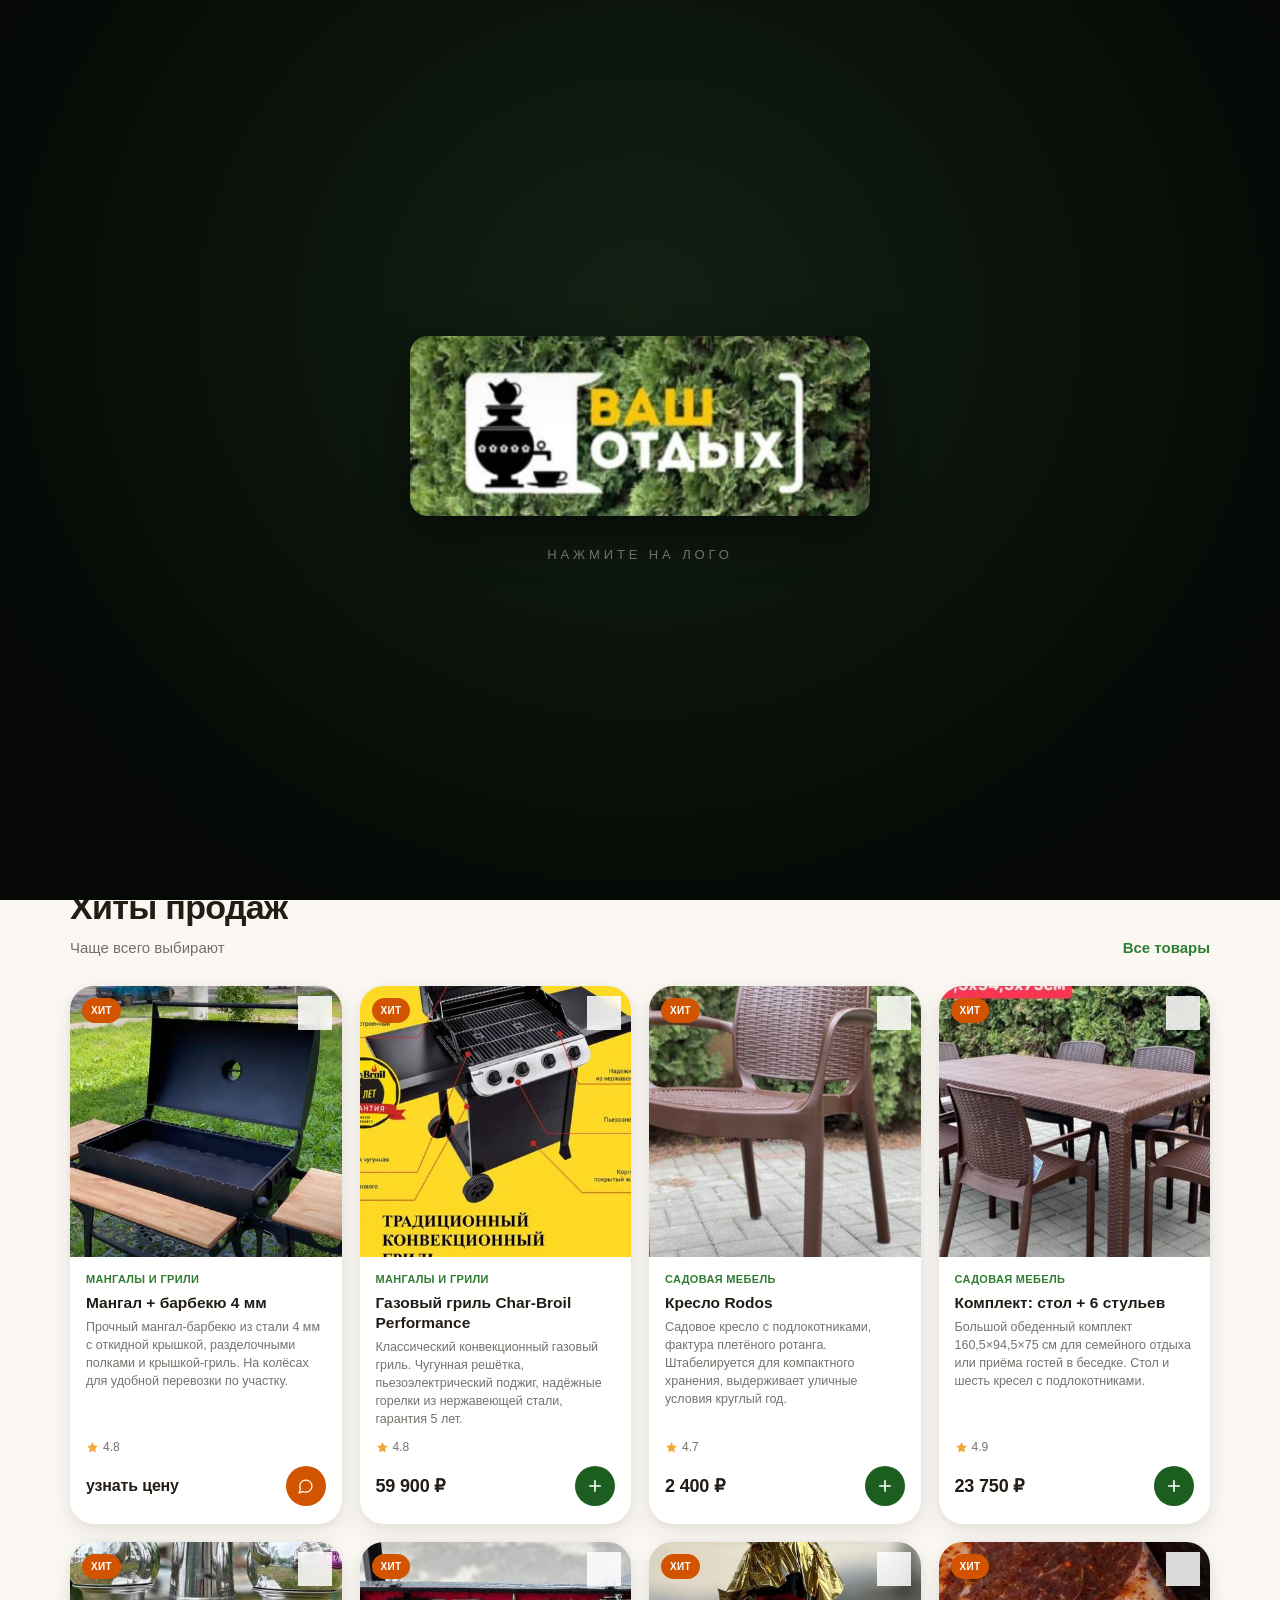
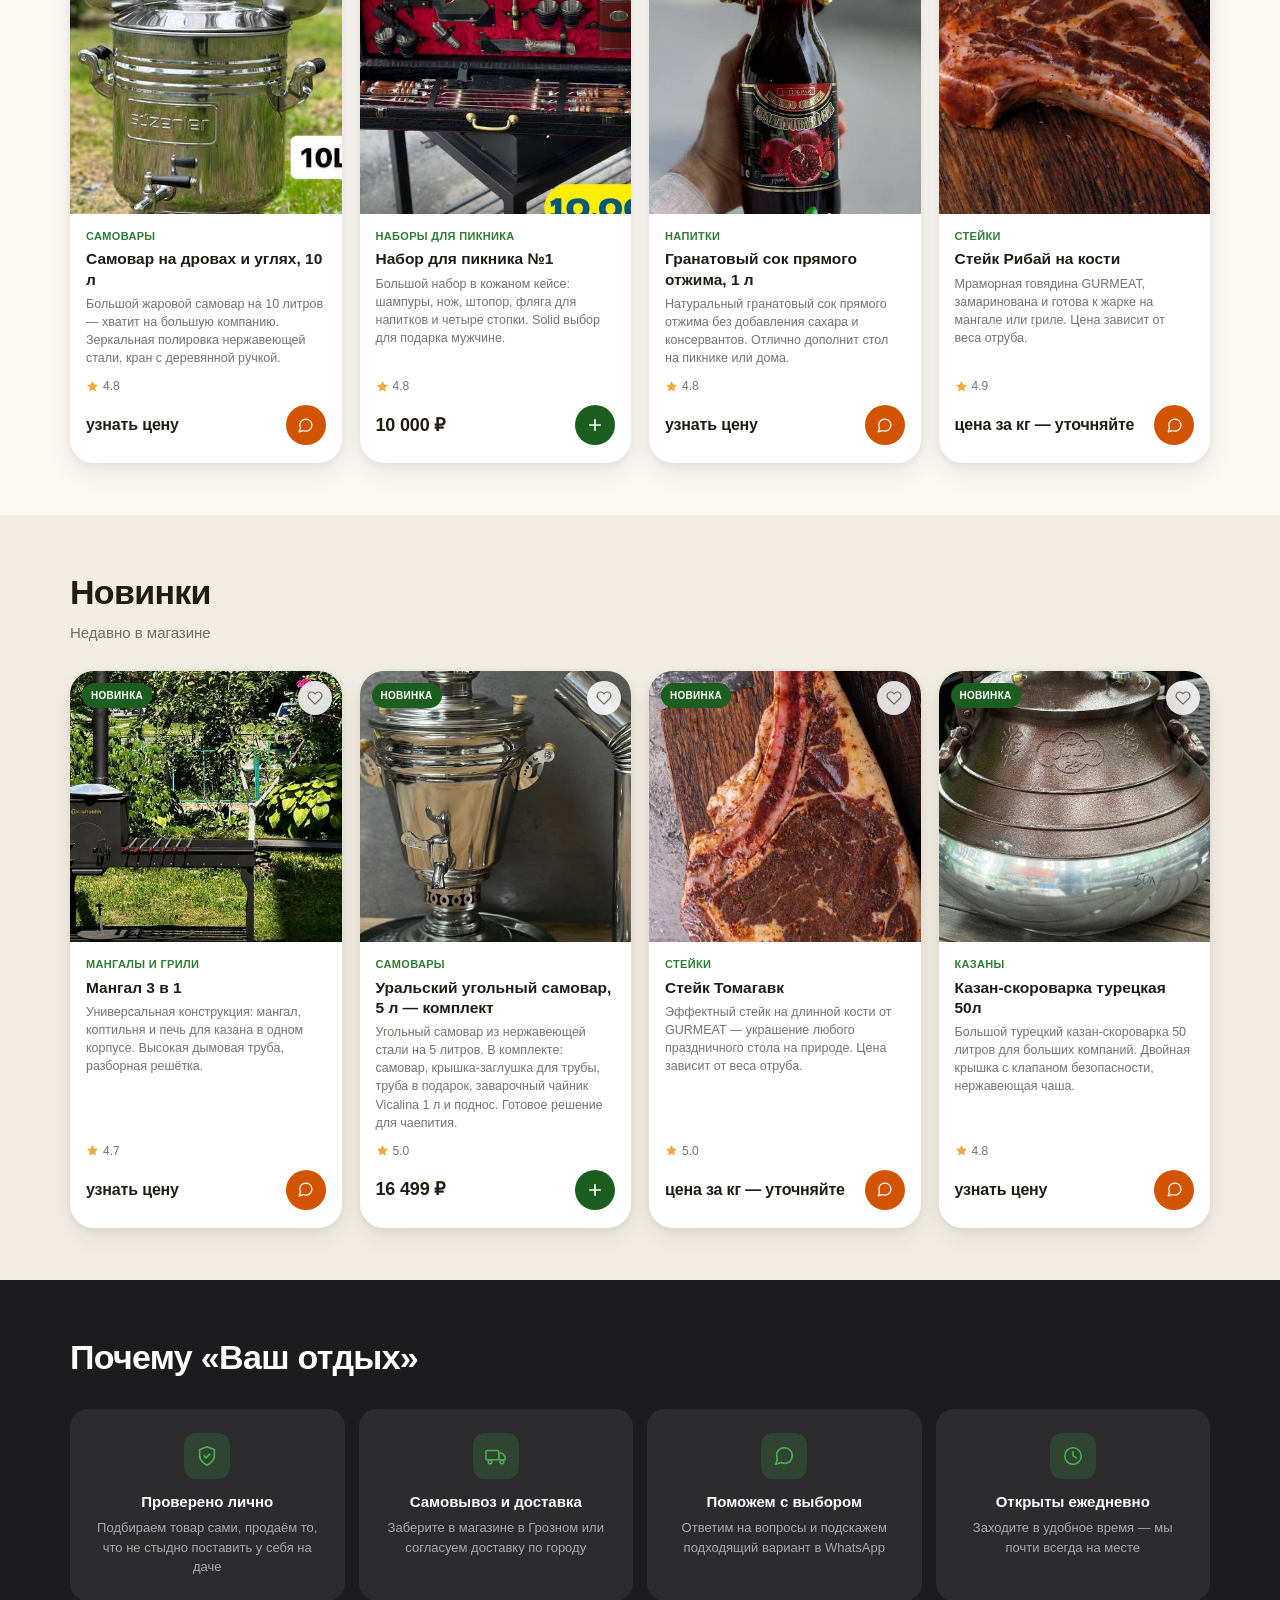
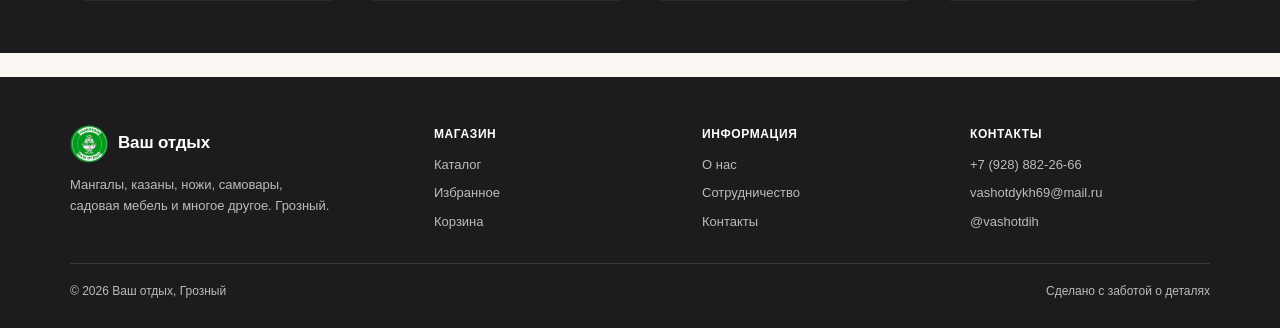
==== commit a8e5d970: "SEO: структурированные данные, Open Graph, robots.txt и sitemap - JSON-LD Store с адресами, телефоно" ====
--- a/index.html
+++ b/index.html
@@ -5,6 +5,62 @@
   <meta name="viewport" content="width=device-width, initial-scale=1, viewport-fit=cover" />
   <title>Ваш отдых — мангалы, казаны, ножи, самовары и садовая мебель | Грозный</title>
   <meta name="description" content="Магазин «Ваш отдых» в Грозном: мангалы и грили, казаны, чугунная посуда, ножи и клинки, самовары, садовая мебель, подарочные наборы для пикника." />
+  <meta name="keywords" content="Ваш отдых, мангалы Грозный, казаны Грозный, самовары, ножи и клинки, чугунная посуда, садовая мебель, наборы для шашлыка, барбекю Грозный" />
+  <link rel="canonical" href="https://ramzi195.github.io/vash-otdykh/" />
+  <meta name="geo.region" content="RU-CE" />
+  <meta name="geo.placename" content="Грозный" />
+
+  <!-- Open Graph (для превью в соцсетях и мессенджерах) -->
+  <meta property="og:type" content="website" />
+  <meta property="og:site_name" content="Ваш отдых" />
+  <meta property="og:title" content="Ваш отдых — мангалы, казаны, ножи, самовары | Грозный" />
+  <meta property="og:description" content="Мангалы и грили, казаны, чугунная посуда, ножи, самовары, садовая мебель и наборы для шашлыка. Два магазина в Грозном, доставка по России." />
+  <meta property="og:url" content="https://ramzi195.github.io/vash-otdykh/" />
+  <meta property="og:image" content="https://ramzi195.github.io/vash-otdykh/images/logo-hero.jpg" />
+  <meta property="og:locale" content="ru_RU" />
+
+  <!-- Структурированные данные о магазине (для Яндекса и Google) -->
+  <script type="application/ld+json">
+  {
+    "@context": "https://schema.org",
+    "@type": "Store",
+    "name": "Ваш отдых",
+    "description": "Магазин товаров для отдыха и дома в Грозном: мангалы, казаны, чугунная посуда, ножи, самовары, садовая мебель, наборы для шашлыка.",
+    "image": "https://ramzi195.github.io/vash-otdykh/images/logo-hero.jpg",
+    "url": "https://ramzi195.github.io/vash-otdykh/",
+    "telephone": "+7-928-882-26-66",
+    "email": "vashotdykh69@mail.ru",
+    "priceRange": "₽₽",
+    "foundingDate": "2013",
+    "address": [
+      {
+        "@type": "PostalAddress",
+        "streetAddress": "ул. Петропавловское шоссе, 10б",
+        "addressLocality": "Грозный",
+        "addressRegion": "Чеченская Республика",
+        "addressCountry": "RU"
+      },
+      {
+        "@type": "PostalAddress",
+        "streetAddress": "ул. Сайханова, 69",
+        "addressLocality": "Грозный",
+        "addressRegion": "Чеченская Республика",
+        "addressCountry": "RU"
+      }
+    ],
+    "openingHoursSpecification": {
+      "@type": "OpeningHoursSpecification",
+      "dayOfWeek": ["Monday","Tuesday","Wednesday","Thursday","Friday","Saturday","Sunday"],
+      "opens": "09:00",
+      "closes": "19:00"
+    },
+    "sameAs": [
+      "https://instagram.com/vashotdih",
+      "https://wa.me/79288822666"
+    ]
+  }
+  </script>
+
   <link rel="icon" href="images/logo-badge.jpg" type="image/jpeg" />
   <link rel="stylesheet" href="css/styles.css" />
   <link rel="stylesheet" href="css/collab.css" />
@@ -83,6 +139,17 @@
     <a href="#about"   data-nav="about" data-i18n="nav.about">О нас</a>
     <a href="#fav"     data-nav="fav" data-i18n="nav.fav">Избранное</a>
     <a href="#cart"    data-nav="cart" data-i18n="nav.cart">Корзина</a>
+
+    <div class="mmenu-tools">
+      <button class="mmenu-tool" id="mLangBtn">
+        <svg width="20" height="20" viewBox="0 0 24 24" fill="none" xmlns="http://www.w3.org/2000/svg"><circle cx="12" cy="12" r="9" stroke="currentColor" stroke-width="1.7"/><path d="M3 12h18M12 3c2.5 2.5 3.8 5.7 3.8 9S14.5 18.5 12 21c-2.5-2.5-3.8-5.7-3.8-9S9.5 5.5 12 3z" stroke="currentColor" stroke-width="1.7" fill="none"/></svg>
+        <span data-i18n="menu.lang">Язык</span> · <b id="mLangTag">RU</b>
+      </button>
+      <button class="mmenu-tool" id="mThemeBtn">
+        <span id="mThemeIco"></span>
+        <span data-i18n="menu.theme">Тема</span>
+      </button>
+    </div>
   </div>
 
   <!-- ===================== Поиск ===================== -->
--- a/css/styles.css
+++ b/css/styles.css
@@ -615,6 +615,16 @@
 .mmenu.open { transform: translateX(0); }
 .mmenu a { font-size: 19px; font-weight: 700; padding: 14px 4px; border-bottom: 1px solid var(--sep); display: flex; align-items: center; gap: 10px; }
 .mmenu-close { position: absolute; top: 18px; right: 20px; width: 34px; height: 34px; border-radius: var(--r-full); background: var(--bg-3); display: flex; align-items: center; justify-content: center; color: var(--label-2); }
+.mmenu-tools { margin-top: 20px; display: flex; flex-direction: column; gap: 10px; }
+.mmenu-tool {
+  display: flex; align-items: center; gap: 10px;
+  font-size: 16px; font-weight: 700; color: var(--label);
+  padding: 14px 16px; border-radius: var(--r-md);
+  background: var(--bg-2); border: 1px solid var(--sep);
+}
+.mmenu-tool:active { transform: scale(.98); }
+.mmenu-tool svg, .mmenu-tool #mThemeIco { color: var(--green-2); display: inline-flex; }
+.mmenu-tool b { color: var(--ember-2); }
 
 /* ======================== Футер ======================== */
 
@@ -632,6 +642,8 @@
 @media (max-width: 880px) {
   .nav-links { display: none; }
   .burger { display: flex; }
+  /* Переключатели языка/темы уезжают в мобильное меню, чтобы шапка не переполнялась */
+  #langBtn, #themeBtn { display: none; }
   .hero-grid { grid-template-columns: 1fr; }
   .hero-media { order: -1; aspect-ratio: 16/9; }
   .cart-wrap { grid-template-columns: 1fr; }
@@ -643,7 +655,37 @@
 }
 @media (max-width: 520px) {
   .footer-cols { grid-template-columns: 1fr; }
-  .grid { grid-template-columns: repeat(auto-fill, minmax(156px, 1fr)); gap: 12px; }
+  .grid { grid-template-columns: repeat(auto-fill, minmax(150px, 1fr)); gap: 12px; }
   .card-body { padding: 11px 12px 14px; }
-  .hero { padding: 40px 0 32px; }
-}
+  .hero { padding: 34px 0 30px; }
+  .section { padding: 38px 0; }
+
+  /* Более крупный текст заголовка не нужен — читаемость важнее «вау» */
+  .hero h1 { font-size: clamp(27px, 8vw, 34px); }
+  .hero p { font-size: 15.5px; margin: 14px 0 22px; }
+  .hero-motto { font-size: 12px; margin-bottom: 10px; }
+
+  /* Кнопки на всю ширину — удобно нажимать пальцем */
+  .hero-actions { flex-direction: column; align-items: stretch; }
+  .hero-actions .btn { width: 100%; }
+
+  /* iOS не зумит поля ввода при фокусе, если шрифт ≥16px */
+  .order-form input, .order-form textarea, .search-input { font-size: 16px; }
+
+  .section-head { flex-wrap: wrap; }
+  .section-head h2 { font-size: clamp(21px, 6.4vw, 28px); }
+
+  .cart-item { grid-template-columns: 62px 1fr auto; gap: 11px; }
+  .cart-item .thumb { width: 62px; height: 62px; }
+
+  .slide-arrow { width: 52px; height: 44px; }
+  .slide-overlay { padding: 30px 14px 14px; }
+
+  .collab-card { padding: 20px 18px; }
+}
+@media (max-width: 360px) {
+  .grid { grid-template-columns: repeat(auto-fill, minmax(140px, 1fr)); gap: 10px; }
+  .nav-tools { gap: 2px; }
+  .icon-btn { width: 36px; height: 36px; }
+  .brand .tx { font-size: 15px; }
+}
